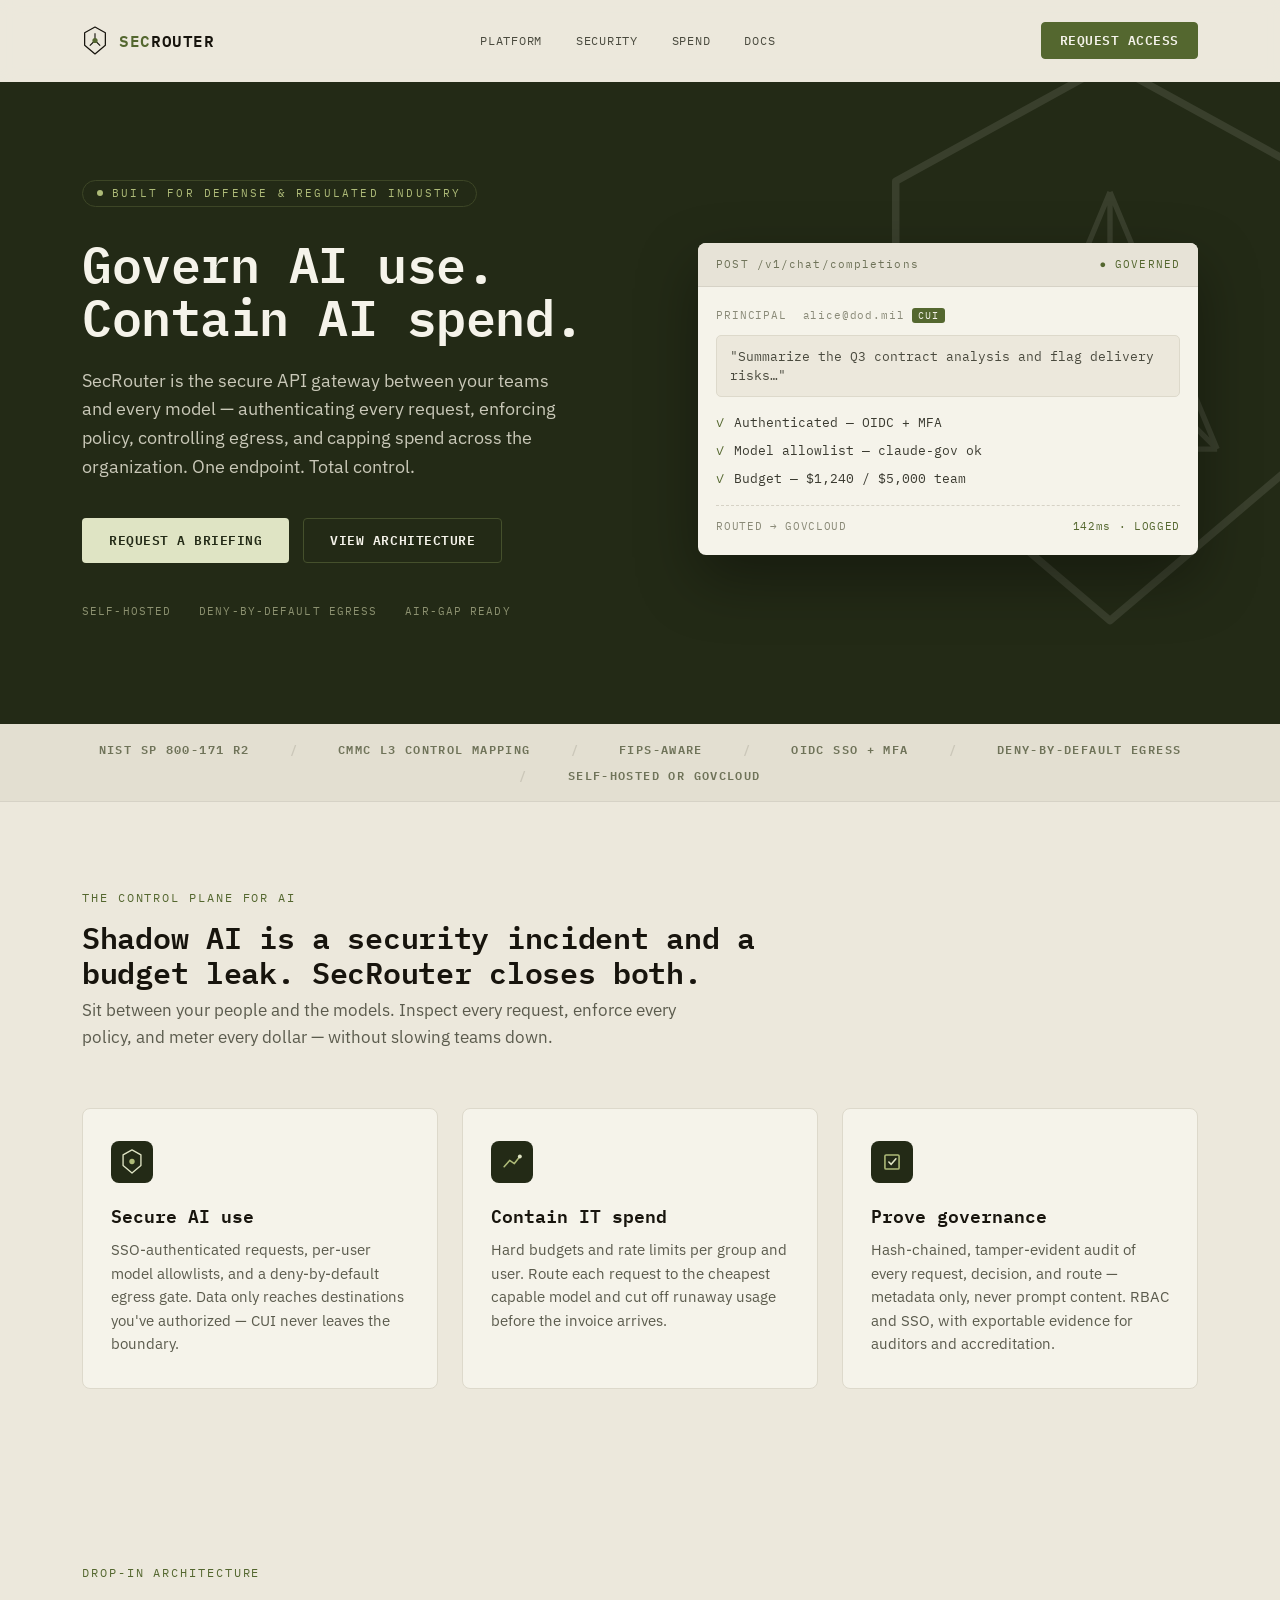
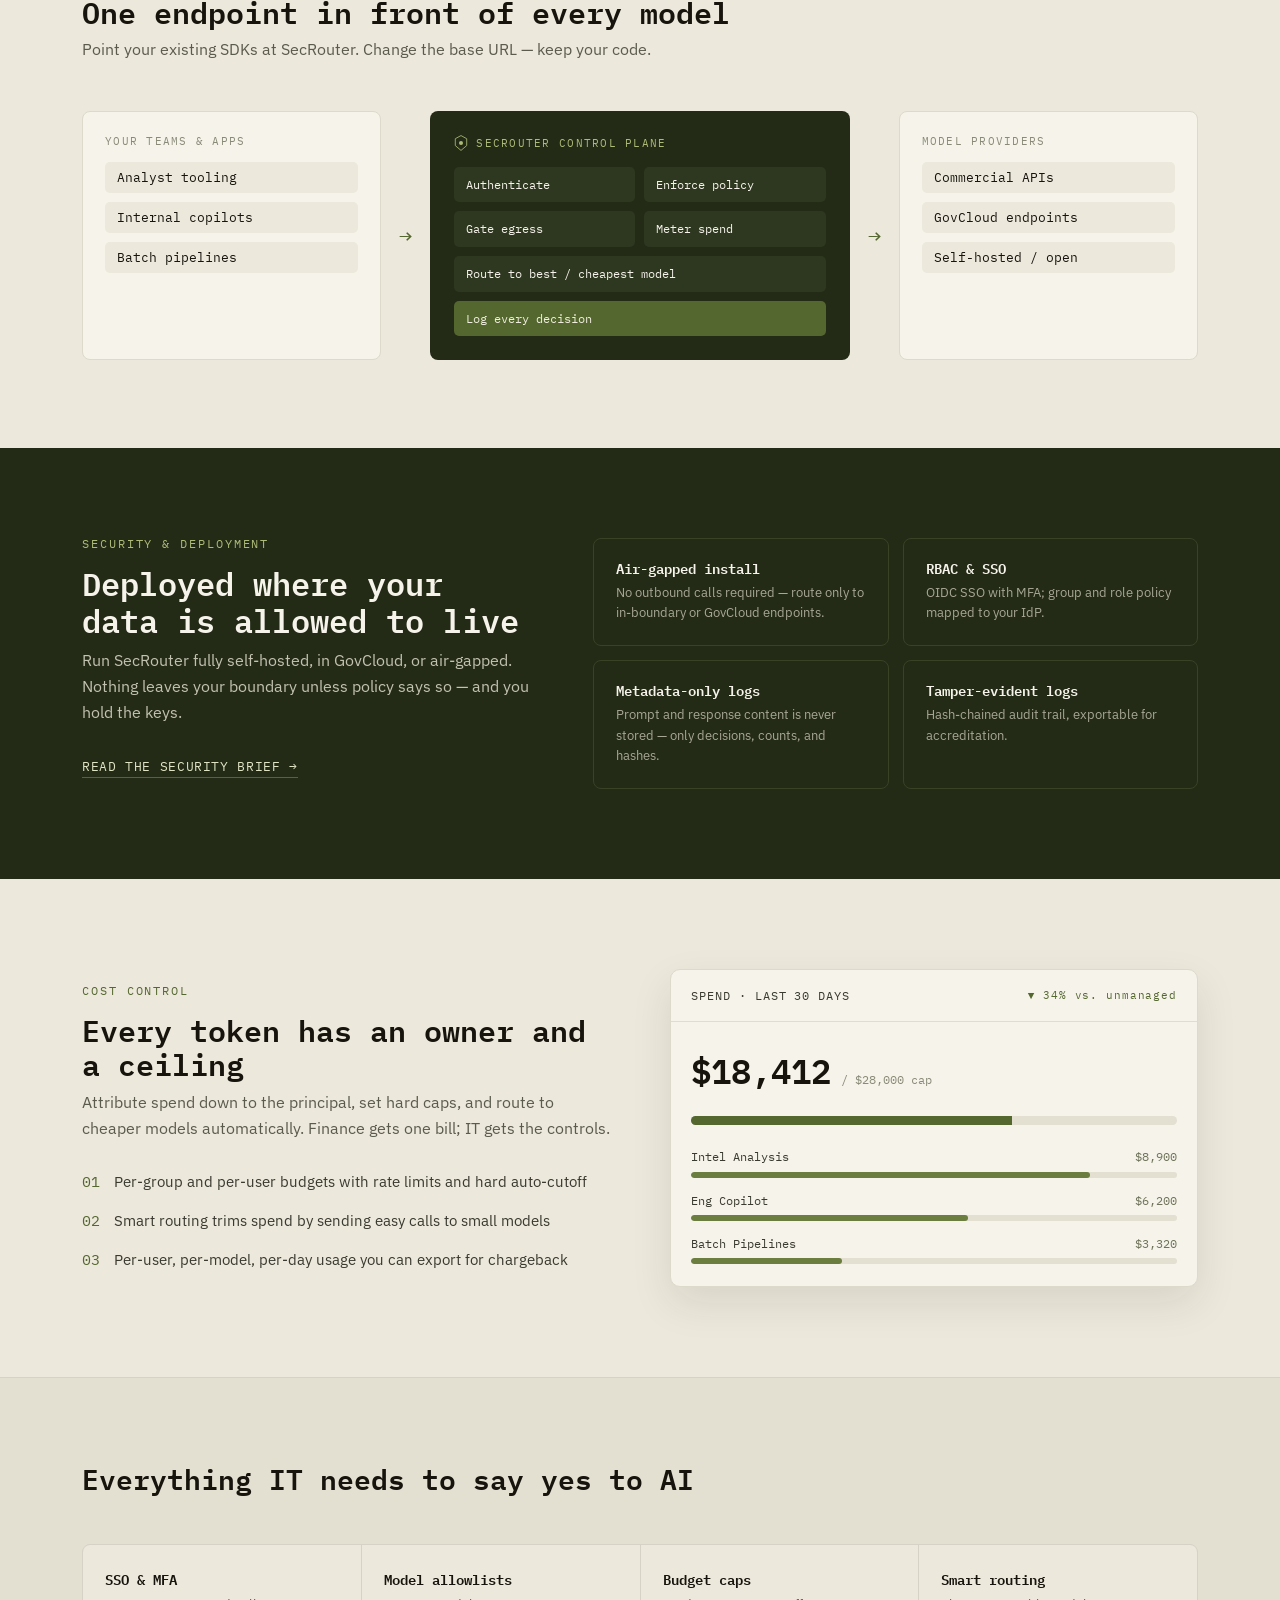
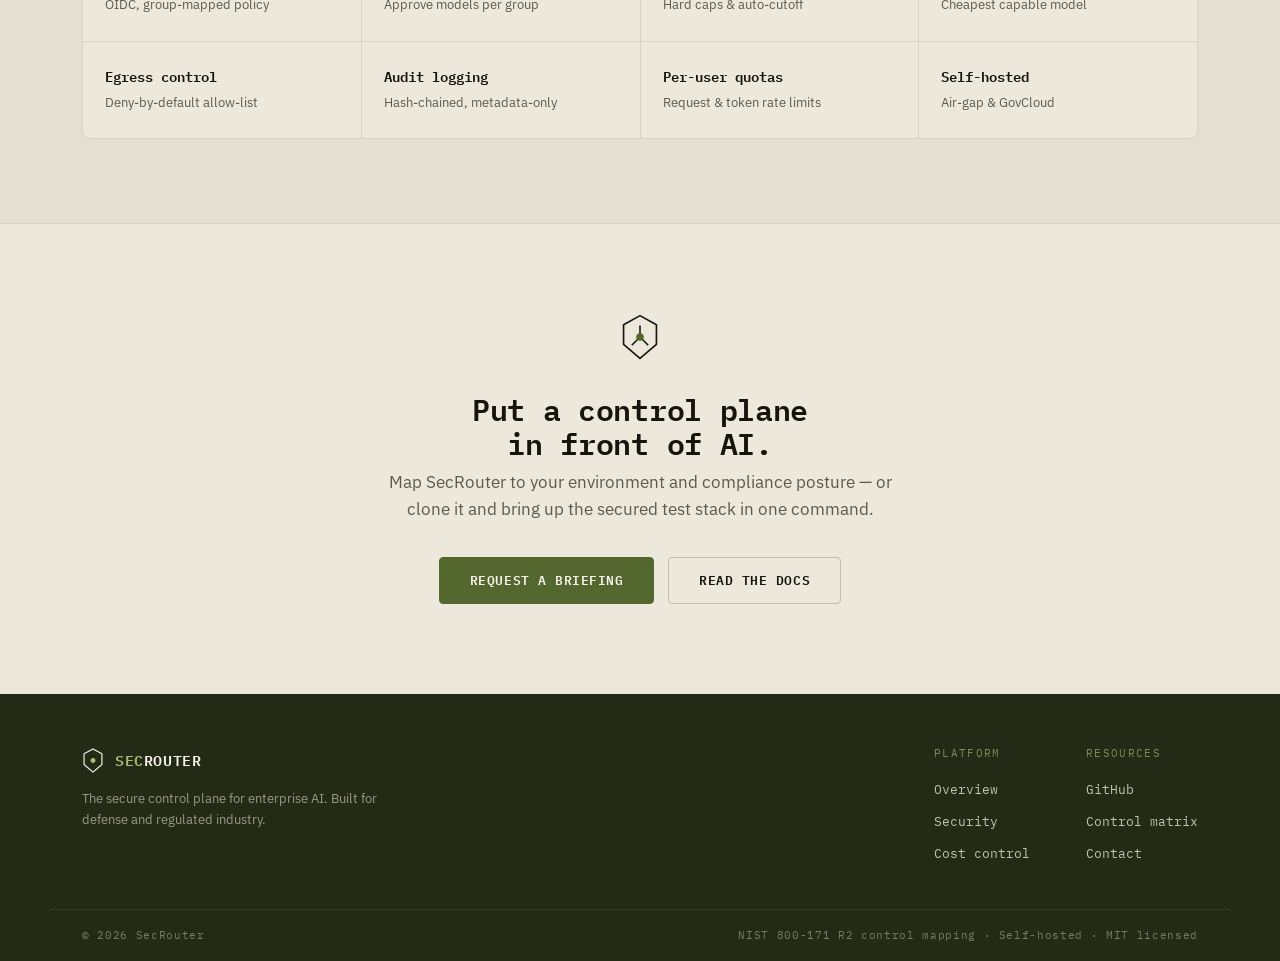
==== index.html @ 04a93fed "Add SecRouter marketing site Static, SEO-optimized landing page built to the designer handoff: hexag" ====
<!doctype html>
<html lang="en">
<head>
  <meta charset="utf-8" />
  <meta name="viewport" content="width=device-width, initial-scale=1" />
  <meta name="theme-color" content="#232a16" />

  <title>SecRouter — Secure AI API Gateway | Govern AI Use &amp; Contain AI Spend</title>
  <meta name="description" content="SecRouter is the secure API gateway between your teams and every AI model — SSO authentication, per-user policy and spend caps, deny-by-default egress, and a hash-chained audit log. The control plane for AI, built for defense and regulated industry. One endpoint. Total control." />
  <meta name="keywords" content="secure AI gateway, AI control plane, AI access control, LLM cost control, AI governance, AI spend management, egress control, data residency, model allowlist, OIDC SSO, self-hosted AI router, GovCloud AI, CMMC AI, enterprise AI security, AI audit log" />
  <link rel="canonical" href="https://secrouter.io/" />
  <meta name="robots" content="index, follow" />

  <meta property="og:type" content="website" />
  <meta property="og:site_name" content="SecRouter" />
  <meta property="og:url" content="https://secrouter.io/" />
  <meta property="og:title" content="SecRouter — Govern AI Use. Contain AI Spend." />
  <meta property="og:description" content="The secure API gateway between your teams and every model: SSO, per-user policy, deny-by-default egress, and hard spend caps. Built for defense and regulated industry." />
  <meta property="og:image" content="https://secrouter.io/og-image.png" />
  <meta property="og:image:width" content="1200" />
  <meta property="og:image:height" content="630" />

  <meta name="twitter:card" content="summary_large_image" />
  <meta name="twitter:title" content="SecRouter — Govern AI Use. Contain AI Spend." />
  <meta name="twitter:description" content="The secure control plane for enterprise AI: SSO, policy enforcement, deny-by-default egress, and hard spend caps in front of every model." />
  <meta name="twitter:image" content="https://secrouter.io/og-image.png" />

  <link rel="icon" href="favicon.svg" type="image/svg+xml" />

  <link rel="preconnect" href="https://fonts.googleapis.com" />
  <link rel="preconnect" href="https://fonts.gstatic.com" crossorigin />
  <link href="https://fonts.googleapis.com/css2?family=IBM+Plex+Mono:wght@400;500;600;700&family=IBM+Plex+Sans:wght@400;500;600;700&display=swap" rel="stylesheet" />
  <link rel="stylesheet" href="styles.css" />

  <script type="application/ld+json">
  {
    "@context": "https://schema.org",
    "@type": "SoftwareApplication",
    "name": "SecRouter",
    "applicationCategory": "SecurityApplication",
    "applicationSubCategory": "AI Gateway / Control Plane",
    "operatingSystem": "Linux, Docker, Self-hosted, GovCloud",
    "description": "The secure control plane for enterprise AI. A drop-in API gateway that authenticates every request, enforces model and budget policy, controls egress by data classification, and logs every decision — built for defense and regulated industry.",
    "url": "https://secrouter.io/",
    "keywords": "secure AI gateway, AI control plane, AI access control, LLM cost control, AI governance"
  }
  </script>
</head>
<body>
  <a class="skip" href="#main">Skip to content</a>

  <!-- NAV -->
  <header class="nav-wrap" id="top">
    <nav class="container nav" aria-label="Primary">
      <a class="brand" href="#top" aria-label="SecRouter home">
        <svg class="mark" width="26" height="29" viewBox="0 0 48 56" fill="none" aria-hidden="true">
          <polygon points="24,2 44,13 44,37 24,54 4,37 4,13" stroke="currentColor" stroke-width="2.4" stroke-linejoin="round"/>
          <path d="M24 28 L24 14 M24 28 L14 38 M24 28 L34 38" stroke="currentColor" stroke-width="2.2"/>
          <circle cx="24" cy="28" r="5" fill="var(--olive)"/>
        </svg>
        <span class="wordmark"><span class="sec">SEC</span>ROUTER</span>
      </a>
      <div class="nav-links">
        <a href="#platform">Platform</a>
        <a href="#security">Security</a>
        <a href="#spend">Spend</a>
        <a href="#docs">Docs</a>
      </div>
      <a class="btn btn-solid nav-access" href="#cta">Request access</a>
      <button class="nav-toggle" aria-label="Toggle menu" aria-expanded="false"><span></span><span></span><span></span></button>
    </nav>
  </header>

  <main id="main">

    <!-- HERO -->
    <section class="hero">
      <div class="hero-deco" aria-hidden="true">
        <svg width="520" height="600" viewBox="0 0 48 56" fill="none">
          <polygon points="24,2 44,13 44,37 24,54 4,37 4,13" stroke="#f5f3ea" stroke-width="0.7" stroke-linejoin="round"/>
          <path d="M24 28 L24 14 M24 28 L14 38 M24 28 L34 38 M24 14 L14 38 M24 14 L34 38 M14 38 L34 38" stroke="#f5f3ea" stroke-width="0.5"/>
        </svg>
      </div>
      <div class="container hero-grid">
        <div class="hero-copy reveal">
          <p class="pill"><span class="dot"></span> Built for defense &amp; regulated industry</p>
          <h1>Govern AI use.<br />Contain AI spend.</h1>
          <p class="lede">SecRouter is the secure API gateway between your teams and every model — authenticating every request, enforcing policy, controlling egress, and capping spend across the organization. One endpoint. Total control.</p>
          <div class="hero-actions">
            <a class="btn btn-hero" href="#cta">Request a briefing</a>
            <a class="btn btn-outline-dark" href="#platform">View architecture</a>
          </div>
          <p class="trust-mini">Self-hosted<span>Deny-by-default egress</span><span>Air-gap ready</span></p>
        </div>

        <!-- inspected-request card -->
        <div class="req-card reveal" aria-hidden="true">
          <div class="req-head">
            <span>POST /v1/chat/completions</span>
            <span class="req-ok">● GOVERNED</span>
          </div>
          <div class="req-body">
            <div class="req-principal">PRINCIPAL&nbsp; alice@dod.mil <em class="tag">CUI</em></div>
            <div class="req-prompt">"Summarize the Q3 contract analysis and flag delivery risks…"</div>
            <div class="req-checks">
              <div><span class="ck">✓</span> Authenticated — OIDC + MFA</div>
              <div><span class="ck">✓</span> Model allowlist — claude-gov ok</div>
              <div><span class="ck">✓</span> Budget — $1,240 / $5,000 team</div>
            </div>
            <div class="req-foot">
              <span>ROUTED → GOVCLOUD</span>
              <span class="req-ok">142ms · LOGGED</span>
            </div>
          </div>
        </div>
      </div>
    </section>

    <!-- TRUST STRIP -->
    <section class="trust">
      <div class="container trust-row">
        <span>NIST SP 800-171 R2</span><i>/</i><span>CMMC L3 control mapping</span><i>/</i><span>FIPS-aware</span><i>/</i>
        <span>OIDC SSO + MFA</span><i>/</i><span>Deny-by-default egress</span><i>/</i><span>Self-hosted or GovCloud</span>
      </div>
    </section>

    <!-- VALUE PILLARS -->
    <section class="band" id="platform">
      <div class="container">
        <p class="eyebrow olive">The control plane for AI</p>
        <h2 class="mono headline">Shadow AI is a security incident and a budget leak. SecRouter closes both.</h2>
        <p class="lede-2">Sit between your people and the models. Inspect every request, enforce every policy, and meter every dollar — without slowing teams down.</p>
        <div class="pillars">
          <article class="card reveal">
            <div class="tile"><svg width="22" height="25" viewBox="0 0 48 56" fill="none" aria-hidden="true"><polygon points="24,2 44,13 44,37 24,54 4,37 4,13" stroke="#dfe4c4" stroke-width="3" stroke-linejoin="round"/><circle cx="24" cy="28" r="6" fill="#aebb78"/></svg></div>
            <h3 class="mono">Secure AI use</h3>
            <p>SSO-authenticated requests, per-user model allowlists, and a deny-by-default egress gate. Data only reaches destinations you've authorized — CUI never leaves the boundary.</p>
          </article>
          <article class="card reveal">
            <div class="tile"><svg width="22" height="22" viewBox="0 0 56 56" fill="none" aria-hidden="true"><path d="M8 40 L22 24 L34 32 L48 14" stroke="#aebb78" stroke-width="4" stroke-linecap="round" stroke-linejoin="round"/><circle cx="48" cy="14" r="5" fill="#dfe4c4"/></svg></div>
            <h3 class="mono">Contain IT spend</h3>
            <p>Hard budgets and rate limits per group and user. Route each request to the cheapest capable model and cut off runaway usage before the invoice arrives.</p>
          </article>
          <article class="card reveal">
            <div class="tile"><svg width="22" height="22" viewBox="0 0 56 56" fill="none" aria-hidden="true"><rect x="10" y="10" width="36" height="36" rx="3" stroke="#aebb78" stroke-width="4"/><path d="M20 28 L26 34 L38 20" stroke="#dfe4c4" stroke-width="4" stroke-linecap="round" stroke-linejoin="round"/></svg></div>
            <h3 class="mono">Prove governance</h3>
            <p>Hash-chained, tamper-evident audit of every request, decision, and route — metadata only, never prompt content. RBAC and SSO, with exportable evidence for auditors and accreditation.</p>
          </article>
        </div>
      </div>
    </section>

    <!-- HOW IT WORKS -->
    <section class="band band-tight">
      <div class="container">
        <p class="eyebrow olive">Drop-in architecture</p>
        <h2 class="mono">One endpoint in front of every model</h2>
        <p class="sub">Point your existing SDKs at SecRouter. Change the base URL — keep your code.</p>
        <div class="arch reveal">
          <div class="arch-col">
            <p class="arch-label">Your teams &amp; apps</p>
            <div class="arch-chip">Analyst tooling</div>
            <div class="arch-chip">Internal copilots</div>
            <div class="arch-chip">Batch pipelines</div>
          </div>
          <div class="arch-arrow" aria-hidden="true">→</div>
          <div class="arch-core">
            <p class="arch-label light"><svg width="14" height="16" viewBox="0 0 48 56" fill="none" aria-hidden="true"><polygon points="24,2 44,13 44,37 24,54 4,37 4,13" stroke="#aebb78" stroke-width="3" stroke-linejoin="round"/><circle cx="24" cy="28" r="7" fill="#aebb78"/></svg> SecRouter control plane</p>
            <div class="arch-steps">
              <span>Authenticate</span><span>Enforce policy</span>
              <span>Gate egress</span><span>Meter spend</span>
              <span class="span2">Route to best / cheapest model</span>
              <span class="span2 hot">Log every decision</span>
            </div>
          </div>
          <div class="arch-arrow" aria-hidden="true">→</div>
          <div class="arch-col">
            <p class="arch-label">Model providers</p>
            <div class="arch-chip">Commercial APIs</div>
            <div class="arch-chip">GovCloud endpoints</div>
            <div class="arch-chip">Self-hosted / open</div>
          </div>
        </div>
      </div>
    </section>

    <!-- SECURITY BAND -->
    <section class="band dark" id="security">
      <div class="container sec-grid">
        <div class="reveal">
          <p class="eyebrow light">Security &amp; deployment</p>
          <h2 class="mono">Deployed where your data is allowed to live</h2>
          <p class="on-dark-muted">Run SecRouter fully self-hosted, in GovCloud, or air-gapped. Nothing leaves your boundary unless policy says so — and you hold the keys.</p>
          <a class="brief-link" href="https://github.com/spaceProbe/secrouter/blob/main/docs/compliance/cmmc-control-matrix.md">Read the security brief →</a>
        </div>
        <div class="sec-cards reveal">
          <div class="sec-card"><h4>Air-gapped install</h4><p>No outbound calls required — route only to in-boundary or GovCloud endpoints.</p></div>
          <div class="sec-card"><h4>RBAC &amp; SSO</h4><p>OIDC SSO with MFA; group and role policy mapped to your IdP.</p></div>
          <div class="sec-card"><h4>Metadata-only logs</h4><p>Prompt and response content is never stored — only decisions, counts, and hashes.</p></div>
          <div class="sec-card"><h4>Tamper-evident logs</h4><p>Hash-chained audit trail, exportable for accreditation.</p></div>
        </div>
      </div>
    </section>

    <!-- SPEND -->
    <section class="band" id="spend">
      <div class="container spend-grid">
        <div class="reveal">
          <p class="eyebrow olive">Cost control</p>
          <h2 class="mono">Every token has an owner and a ceiling</h2>
          <p class="muted-p">Attribute spend down to the principal, set hard caps, and route to cheaper models automatically. Finance gets one bill; IT gets the controls.</p>
          <ol class="num-list">
            <li><span class="n">01</span> Per-group and per-user budgets with rate limits and hard auto-cutoff</li>
            <li><span class="n">02</span> Smart routing trims spend by sending easy calls to small models</li>
            <li><span class="n">03</span> Per-user, per-model, per-day usage you can export for chargeback</li>
          </ol>
        </div>
        <div class="dash reveal" aria-hidden="true">
          <div class="dash-head"><span class="mono">SPEND · LAST 30 DAYS</span><span class="mono olive-t">▼ 34% vs. unmanaged</span></div>
          <div class="dash-body">
            <div class="dash-fig"><span class="mono big" data-count="18420" data-prefix="$">$18,420</span><span class="mono cap">/ $28,000 cap</span></div>
            <div class="dash-bar"><i style="width:66%"></i></div>
            <div class="dash-rows">
              <div class="dash-row"><div><span class="mono">Intel Analysis</span><span class="mono v">$8,900</span></div><div class="mini"><i style="width:82%"></i></div></div>
              <div class="dash-row"><div><span class="mono">Eng Copilot</span><span class="mono v">$6,200</span></div><div class="mini"><i style="width:57%"></i></div></div>
              <div class="dash-row"><div><span class="mono">Batch Pipelines</span><span class="mono v">$3,320</span></div><div class="mini"><i style="width:31%"></i></div></div>
            </div>
          </div>
        </div>
      </div>
    </section>

    <!-- FEATURES -->
    <section class="features" id="docs">
      <div class="container">
        <h2 class="mono">Everything IT needs to say yes to AI</h2>
        <div class="feat-grid reveal">
          <div class="feat"><h4>SSO &amp; MFA</h4><p>OIDC, group-mapped policy</p></div>
          <div class="feat"><h4>Model allowlists</h4><p>Approve models per group</p></div>
          <div class="feat"><h4>Budget caps</h4><p>Hard caps &amp; auto-cutoff</p></div>
          <div class="feat"><h4>Smart routing</h4><p>Cheapest capable model</p></div>
          <div class="feat"><h4>Egress control</h4><p>Deny-by-default allow-list</p></div>
          <div class="feat"><h4>Audit logging</h4><p>Hash-chained, metadata-only</p></div>
          <div class="feat"><h4>Per-user quotas</h4><p>Request &amp; token rate limits</p></div>
          <div class="feat"><h4>Self-hosted</h4><p>Air-gap &amp; GovCloud</p></div>
        </div>
      </div>
    </section>

    <!-- CTA -->
    <section class="band cta" id="cta">
      <div class="container center reveal">
        <svg class="cta-mark" width="40" height="46" viewBox="0 0 48 56" fill="none" aria-hidden="true">
          <polygon points="24,2 44,13 44,37 24,54 4,37 4,13" stroke="currentColor" stroke-width="2" stroke-linejoin="round"/>
          <path d="M24 28 L24 14 M24 28 L14 38 M24 28 L34 38" stroke="currentColor" stroke-width="1.9"/>
          <circle cx="24" cy="28" r="4.6" fill="var(--olive)"/>
        </svg>
        <h2 class="mono cta-h">Put a control plane<br />in front of AI.</h2>
        <p class="cta-p">Map SecRouter to your environment and compliance posture — or clone it and bring up the secured test stack in one command.</p>
        <div class="cta-actions">
          <a class="btn btn-solid btn-lg" href="mailto:hello@secrouter.io?subject=SecRouter%20briefing">Request a briefing</a>
          <a class="btn btn-outline btn-lg" href="https://github.com/spaceProbe/secrouter">Read the docs</a>
        </div>
      </div>
    </section>
  </main>

  <!-- FOOTER -->
  <footer class="site-footer">
    <div class="container footer-top">
      <div class="footer-brand">
        <a class="brand" href="#top">
          <svg class="mark" width="22" height="25" viewBox="0 0 48 56" fill="none" aria-hidden="true">
            <polygon points="24,2 44,13 44,37 24,54 4,37 4,13" stroke="#f5f3ea" stroke-width="2.6" stroke-linejoin="round"/>
            <circle cx="24" cy="28" r="5.5" fill="#aebb78"/>
          </svg>
          <span class="wordmark light"><span class="sec-l">SEC</span>ROUTER</span>
        </a>
        <p>The secure control plane for enterprise AI. Built for defense and regulated industry.</p>
      </div>
      <nav class="footer-cols" aria-label="Footer">
        <div><h5>Platform</h5><a href="#platform">Overview</a><a href="#security">Security</a><a href="#spend">Cost control</a></div>
        <div><h5>Resources</h5><a href="https://github.com/spaceProbe/secrouter">GitHub</a><a href="https://github.com/spaceProbe/secrouter/blob/main/docs/compliance/cmmc-control-matrix.md">Control matrix</a><a href="mailto:hello@secrouter.io">Contact</a></div>
      </nav>
    </div>
    <div class="container footer-base">
      <span>© <span id="year">2026</span> SecRouter</span>
      <span>NIST 800-171 R2 control mapping · Self-hosted · MIT licensed</span>
    </div>
  </footer>

  <script src="script.js" defer></script>
</body>
</html>
---- styles.css ----
/* SecRouter site — per designer handoff. Warm sand + dark olive bands; IBM Plex. */
:root {
  --ink:#17140d; --muted:#5b5b4d; --muted2:#6f7359; --muted3:#8a8a78;
  --olive:#54672f; --olive-deep:#445226; --olive-dark:#232a16; --olive-panel:#2e3720;
  --olive-light:#aebb78; --olive-pale:#dfe4c4; --olive-pale2:#cdd6a6; --olive-mid:#6b7d3f;
  --bg:#ece8dc; --bg-alt:#e3dfd1; --card:#f5f3ea; --chip:#ece8dc;
  --border:#ddd9cb; --border-2:#d6d2c6; --border-3:#e0ddd0; --border-dark:#3a4226;
  --on-dark:#f5f3ea; --on-dark-mut:#c2c2b1; --on-dark-mut2:#a7a795; --on-dark-mut3:#9a9a88;
  --mono:'IBM Plex Mono', ui-monospace, SFMono-Regular, Menlo, Consolas, monospace;
  --sans:'IBM Plex Sans', system-ui, -apple-system, 'Segoe UI', Roboto, sans-serif;
  --maxw:1180px;
}
* { box-sizing:border-box; }
html { scroll-behavior:smooth; }
body { margin:0; background:var(--bg); color:var(--ink); font:16px/1.6 var(--sans); -webkit-font-smoothing:antialiased; }
::selection { background:var(--olive); color:var(--on-dark); }
a { color:inherit; text-decoration:none; }
h1,h2,h3,h4,h5 { margin:0 0 .5em; }
.mono { font-family:var(--mono); }
.container { width:100%; max-width:var(--maxw); margin:0 auto; padding:0 32px; }
.center { text-align:center; }
.skip { position:absolute; left:-9999px; }
.skip:focus { left:16px; top:12px; background:var(--olive); color:var(--on-dark); padding:8px 12px; border-radius:4px; z-index:100; }

/* buttons */
.btn { display:inline-flex; align-items:center; justify-content:center; font:600 13px/1 var(--mono);
  text-transform:uppercase; letter-spacing:.04em; padding:13px 22px; border-radius:4px; border:1px solid transparent; cursor:pointer; transition:.16s ease; white-space:nowrap; }
.btn-lg { padding:16px 30px; }
.btn-solid { background:var(--olive); color:var(--on-dark); border-color:var(--olive); }
.btn-solid:hover { background:var(--olive-deep); border-color:var(--olive-deep); }
.btn-hero { background:var(--olive-pale); color:var(--olive-dark); padding:15px 26px; }
.btn-hero:hover { background:#fff; }
.btn-outline-dark { background:transparent; color:var(--on-dark); border-color:#45502c; padding:15px 26px; }
.btn-outline-dark:hover { border-color:#7d8a55; }
.btn-outline { background:transparent; color:var(--ink); border-color:#c2bdaf; }
.btn-outline:hover { border-color:var(--olive); }

/* nav */
.nav-wrap { position:sticky; top:0; z-index:50; background:rgba(236,232,220,.86); backdrop-filter:blur(8px); border-bottom:1px solid transparent; transition:border-color .2s; }
.nav-wrap.scrolled { border-bottom-color:var(--border-2); }
.nav { display:flex; align-items:center; justify-content:space-between; padding:22px 32px; }
.brand { display:flex; align-items:center; gap:11px; color:var(--ink); }
.brand .mark { color:var(--ink); flex:none; }
.wordmark { font:600 16px/1 var(--mono); letter-spacing:.04em; }
.wordmark .sec { color:var(--olive); }
.wordmark.light { color:var(--on-dark); font-size:15px; }
.wordmark.light .sec-l { color:var(--olive-light); }
.nav-links { display:flex; gap:34px; font:12px/1 var(--mono); letter-spacing:.06em; text-transform:uppercase; color:#4a4a3e; }
.nav-links a:hover { color:var(--ink); }
.nav-access { padding:11px 18px; }
.nav-toggle { display:none; background:none; border:0; cursor:pointer; padding:8px; margin-left:auto; }
.nav-toggle span { display:block; width:22px; height:2px; background:var(--ink); margin:4px 0; }

/* hero */
.hero { background:var(--olive-dark); color:var(--on-dark); position:relative; overflow:hidden; }
.hero-deco { position:absolute; right:-90px; top:-40px; opacity:.10; pointer-events:none; }
.hero-grid { display:grid; grid-template-columns:1.05fr .95fr; gap:64px; align-items:center; padding:96px 32px 104px; position:relative; }
.pill { display:inline-flex; align-items:center; gap:9px; font:11px/1 var(--mono); letter-spacing:.20em; text-transform:uppercase; color:var(--olive-light); border:1px solid #3d4626; border-radius:100px; padding:7px 14px; margin:0 0 30px; }
.pill .dot { width:6px; height:6px; border-radius:50%; background:var(--olive-light); }
.hero h1 { font:600 clamp(34px,5.2vw,50px)/1.06 var(--mono); letter-spacing:-.01em; margin:0 0 24px; }
.lede { font-size:18px; line-height:1.6; color:#c9c8b8; max-width:480px; margin:0 0 36px; }
.hero-actions { display:flex; gap:14px; flex-wrap:wrap; }
.trust-mini { display:flex; gap:28px; flex-wrap:wrap; margin:40px 0 0; font:11px/1.6 var(--mono); letter-spacing:.10em; text-transform:uppercase; color:#8c9170; }

/* inspected-request card */
.req-card { background:var(--card); color:var(--ink); border-radius:8px; box-shadow:0 24px 60px rgba(0,0,0,.35); overflow:hidden; font-family:var(--mono); }
.req-head { background:#e7e3d7; padding:13px 18px; display:flex; align-items:center; justify-content:space-between; border-bottom:1px solid var(--border-2); }
.req-head span { font-size:11px; letter-spacing:.10em; color:var(--muted2); }
.req-ok { color:var(--olive)!important; font-size:10px; }
.req-body { padding:20px 18px; display:flex; flex-direction:column; gap:11px; font-size:12.5px; }
.req-principal { color:var(--muted3); font-size:10.5px; letter-spacing:.08em; }
.req-prompt { background:var(--chip); border:1px solid var(--border); border-radius:5px; padding:11px 13px; line-height:1.5; color:#4a4a3e; }
.tag { background:var(--olive); color:var(--on-dark); padding:1px 6px; border-radius:3px; font-style:normal; font-size:9.5px; letter-spacing:.08em; }
.req-checks { display:flex; flex-direction:column; gap:8px; margin-top:4px; }
.req-checks div { display:flex; align-items:center; gap:10px; color:#3a3a30; }
.ck { color:var(--olive); }
.req-foot { border-top:1px dashed var(--border-2); margin-top:6px; padding-top:12px; display:flex; justify-content:space-between; }
.req-foot span { font-size:11px; letter-spacing:.06em; color:var(--muted3); }

/* trust strip */
.trust { background:var(--bg-alt); border-bottom:1px solid var(--border-2); }
.trust-row { display:flex; flex-wrap:wrap; gap:14px 40px; align-items:center; justify-content:center; padding:20px 32px;
  font:600 11.5px/1 var(--mono); letter-spacing:.12em; text-transform:uppercase; color:var(--muted2); }
.trust-row i { color:#cbc7b9; font-style:normal; }

/* generic band + headings */
.band { padding:90px 0; }
.band-tight { padding:88px 0; }
.eyebrow { font:12px/1 var(--mono); letter-spacing:.16em; text-transform:uppercase; margin:0 0 16px; }
.eyebrow.olive { color:var(--olive); } .eyebrow.light { color:var(--olive-light); }
.headline { font:600 clamp(26px,3.6vw,34px)/1.15 var(--mono); letter-spacing:-.01em; max-width:680px; margin:0 0 16px; }
.band h2.mono { font:600 clamp(24px,3.2vw,30px)/1.15 var(--mono); margin:0 0 8px; }
.lede-2 { font-size:17px; color:var(--muted); max-width:620px; line-height:1.6; margin:0 0 56px; }
.sub { font-size:16px; color:var(--muted); margin:0 0 48px; }

/* pillars */
.pillars { display:grid; grid-template-columns:repeat(3,1fr); gap:24px; }
.card { background:var(--card); border:1px solid var(--border); border-radius:8px; padding:32px 28px; }
.tile { width:42px; height:42px; border-radius:8px; background:var(--olive-dark); display:flex; align-items:center; justify-content:center; margin-bottom:22px; }
.card h3 { font:600 18px/1.2 var(--mono); margin:0 0 12px; }
.card p { font-size:14.5px; color:var(--muted); line-height:1.62; margin:0; }

/* architecture */
.arch { display:grid; grid-template-columns:1fr auto 1.4fr auto 1fr; gap:18px; align-items:stretch; }
.arch-col, .arch-core { border-radius:8px; padding:24px 22px; }
.arch-col { background:var(--card); border:1px solid var(--border); }
.arch-core { background:var(--olive-dark); color:var(--on-dark); padding:24px; }
.arch-label { font:10.5px/1 var(--mono); letter-spacing:.12em; text-transform:uppercase; color:var(--muted3); margin:0 0 16px; display:flex; align-items:center; gap:8px; }
.arch-label.light { color:var(--olive-light); }
.arch-chip { font:13px/1 var(--mono); padding:9px 12px; background:var(--chip); border-radius:5px; margin-top:9px; }
.arch-col .arch-chip:first-of-type { margin-top:0; }
.arch-arrow { display:flex; align-items:center; justify-content:center; color:var(--olive); font:22px var(--mono); }
.arch-steps { display:grid; grid-template-columns:1fr 1fr; gap:9px; }
.arch-steps span { font:12px/1.3 var(--mono); padding:10px 12px; background:var(--olive-panel); border-radius:5px; }
.arch-steps .span2 { grid-column:span 2; }
.arch-steps .hot { background:var(--olive); color:#f0eede; }

/* dark band (security) */
.band.dark { background:var(--olive-dark); color:var(--on-dark); }
.band.dark h2.mono { font-size:clamp(24px,3.2vw,32px); }
.sec-grid { display:grid; grid-template-columns:.85fr 1.15fr; gap:64px; }
.on-dark-muted { color:var(--on-dark-mut); font-size:16px; line-height:1.62; margin:0 0 28px; }
.brief-link { font:12.5px/1 var(--mono); letter-spacing:.05em; text-transform:uppercase; color:var(--olive-pale); border-bottom:1px solid var(--olive); padding-bottom:3px; }
.sec-cards { display:grid; grid-template-columns:1fr 1fr; gap:14px; align-self:center; }
.sec-card { border:1px solid var(--border-dark); border-radius:8px; padding:22px; }
.sec-card h4 { font:600 14px/1 var(--mono); margin:0 0 8px; }
.sec-card p { font-size:13px; color:var(--on-dark-mut2); line-height:1.55; margin:0; }

/* spend */
.spend-grid { display:grid; grid-template-columns:1fr 1fr; gap:60px; align-items:center; }
.muted-p { font-size:16px; color:var(--muted); line-height:1.62; margin:0 0 28px; }
.num-list { list-style:none; padding:0; margin:0; display:flex; flex-direction:column; gap:16px; }
.num-list li { display:flex; gap:14px; align-items:flex-start; font-size:14.5px; color:#3a3a30; }
.num-list .n { font-family:var(--mono); color:var(--olive); flex:none; }
.dash { background:var(--card); border:1px solid var(--border); border-radius:10px; box-shadow:0 16px 40px rgba(40,40,20,.10); overflow:hidden; }
.dash-head { padding:16px 20px; border-bottom:1px solid var(--border-3); display:flex; align-items:center; justify-content:space-between; }
.dash-head .mono { font-size:12px; letter-spacing:.08em; color:#3a3a30; }
.olive-t { color:var(--olive)!important; font-size:11px!important; }
.dash-body { padding:22px 20px; display:flex; flex-direction:column; gap:18px; }
.dash-fig { display:flex; align-items:baseline; gap:10px; }
.dash-fig .big { font-size:34px; font-weight:600; }
.dash-fig .cap { font-size:12px; color:var(--muted3); }
.dash-bar { height:9px; background:var(--bg-alt); border-radius:6px; overflow:hidden; }
.dash-bar i { display:block; height:100%; background:var(--olive); }
.dash-rows { display:flex; flex-direction:column; gap:13px; margin-top:4px; }
.dash-row > div:first-child { display:flex; justify-content:space-between; margin-bottom:5px; }
.dash-row .mono { font-size:12px; color:#3a3a30; }
.dash-row .v { color:var(--muted2); }
.mini { height:6px; background:var(--bg-alt); border-radius:4px; overflow:hidden; }
.mini i { display:block; height:100%; background:var(--olive-mid); border-radius:4px; }

/* features grid */
.features { background:var(--bg-alt); border-top:1px solid var(--border-2); border-bottom:1px solid var(--border-2); padding:84px 0; }
.features h2.mono { font:600 clamp(22px,3vw,28px)/1.2 var(--mono); margin:0 0 48px; }
.feat-grid { display:grid; grid-template-columns:repeat(4,1fr); gap:1px; background:var(--border-2); border:1px solid var(--border-2); border-radius:8px; overflow:hidden; }
.feat { background:var(--chip); padding:26px 22px; }
.feat h4 { font:600 14px/1.2 var(--mono); margin:0 0 8px; }
.feat p { font-size:13px; color:var(--muted); line-height:1.5; margin:0; }

/* cta */
.cta-mark { color:var(--ink); margin-bottom:24px; }
.cta-h { font:600 clamp(28px,4vw,38px)/1.1 var(--mono); letter-spacing:-.01em; margin:0 0 18px; }
.cta-p { font-size:17px; color:var(--muted); max-width:520px; margin:0 auto 34px; line-height:1.6; }
.cta-actions { display:flex; gap:14px; justify-content:center; flex-wrap:wrap; }

/* footer */
.site-footer { background:var(--olive-dark); color:var(--on-dark-mut); }
.footer-top { display:flex; flex-wrap:wrap; gap:40px; justify-content:space-between; padding:54px 32px 40px; }
.footer-brand { max-width:300px; }
.footer-brand .brand { margin-bottom:16px; }
.footer-brand .brand .mark { color:var(--on-dark); }
.footer-brand p { font-size:13px; line-height:1.6; color:var(--on-dark-mut3); margin:0; }
.footer-cols { display:flex; gap:56px; font-family:var(--mono); font-size:12.5px; }
.footer-cols h5 { color:#7d8a55; font:11px/1 var(--mono); letter-spacing:.12em; text-transform:uppercase; margin:0 0 14px; }
.footer-cols a { display:block; color:var(--on-dark-mut); padding:6px 0; }
.footer-cols a:hover { color:#fff; }
.footer-base { border-top:1px solid #333c22; padding:20px 32px; display:flex; justify-content:space-between; flex-wrap:wrap; gap:10px; font:11px/1 var(--mono); letter-spacing:.06em; color:#7a7a68; }

/* reveal */
.reveal { opacity:0; transform:translateY(16px); transition:opacity .6s ease, transform .6s ease; }
.reveal.is-visible { opacity:1; transform:none; }

/* responsive */
@media (max-width:960px) {
  .nav-links, .nav-access { display:none; }
  .nav-toggle { display:block; }
  .nav-wrap.open .nav { flex-wrap:wrap; }
  .nav-wrap.open .nav-links { display:flex; flex-direction:column; width:100%; gap:0; order:3; margin-top:6px; }
  .nav-wrap.open .nav-links a { padding:13px 2px; border-top:1px solid var(--border-2); }
  .nav-wrap.open .nav-access { display:inline-flex; width:100%; order:4; margin-top:12px; }
  .hero-grid, .sec-grid, .spend-grid { grid-template-columns:1fr; gap:40px; }
  .hero-grid { padding:72px 32px 80px; }
  .pillars { grid-template-columns:1fr; }
  .arch { grid-template-columns:1fr; }
  .arch-arrow { transform:rotate(90deg); height:auto; padding:2px 0; }
  .feat-grid { grid-template-columns:repeat(2,1fr); }
}
@media (max-width:640px) {
  .container { padding:0 20px; }
  .nav { padding:18px 20px; }
  .band, .band-tight { padding:64px 0; }
  .hero-grid { padding:56px 20px 64px; }
  .sec-cards { grid-template-columns:1fr; }
  .feat-grid { grid-template-columns:1fr; }
  .trust-mini { gap:8px 22px; }
}
@media (prefers-reduced-motion: reduce) {
  html { scroll-behavior:auto; }
  .reveal { opacity:1; transform:none; transition:none; }
}
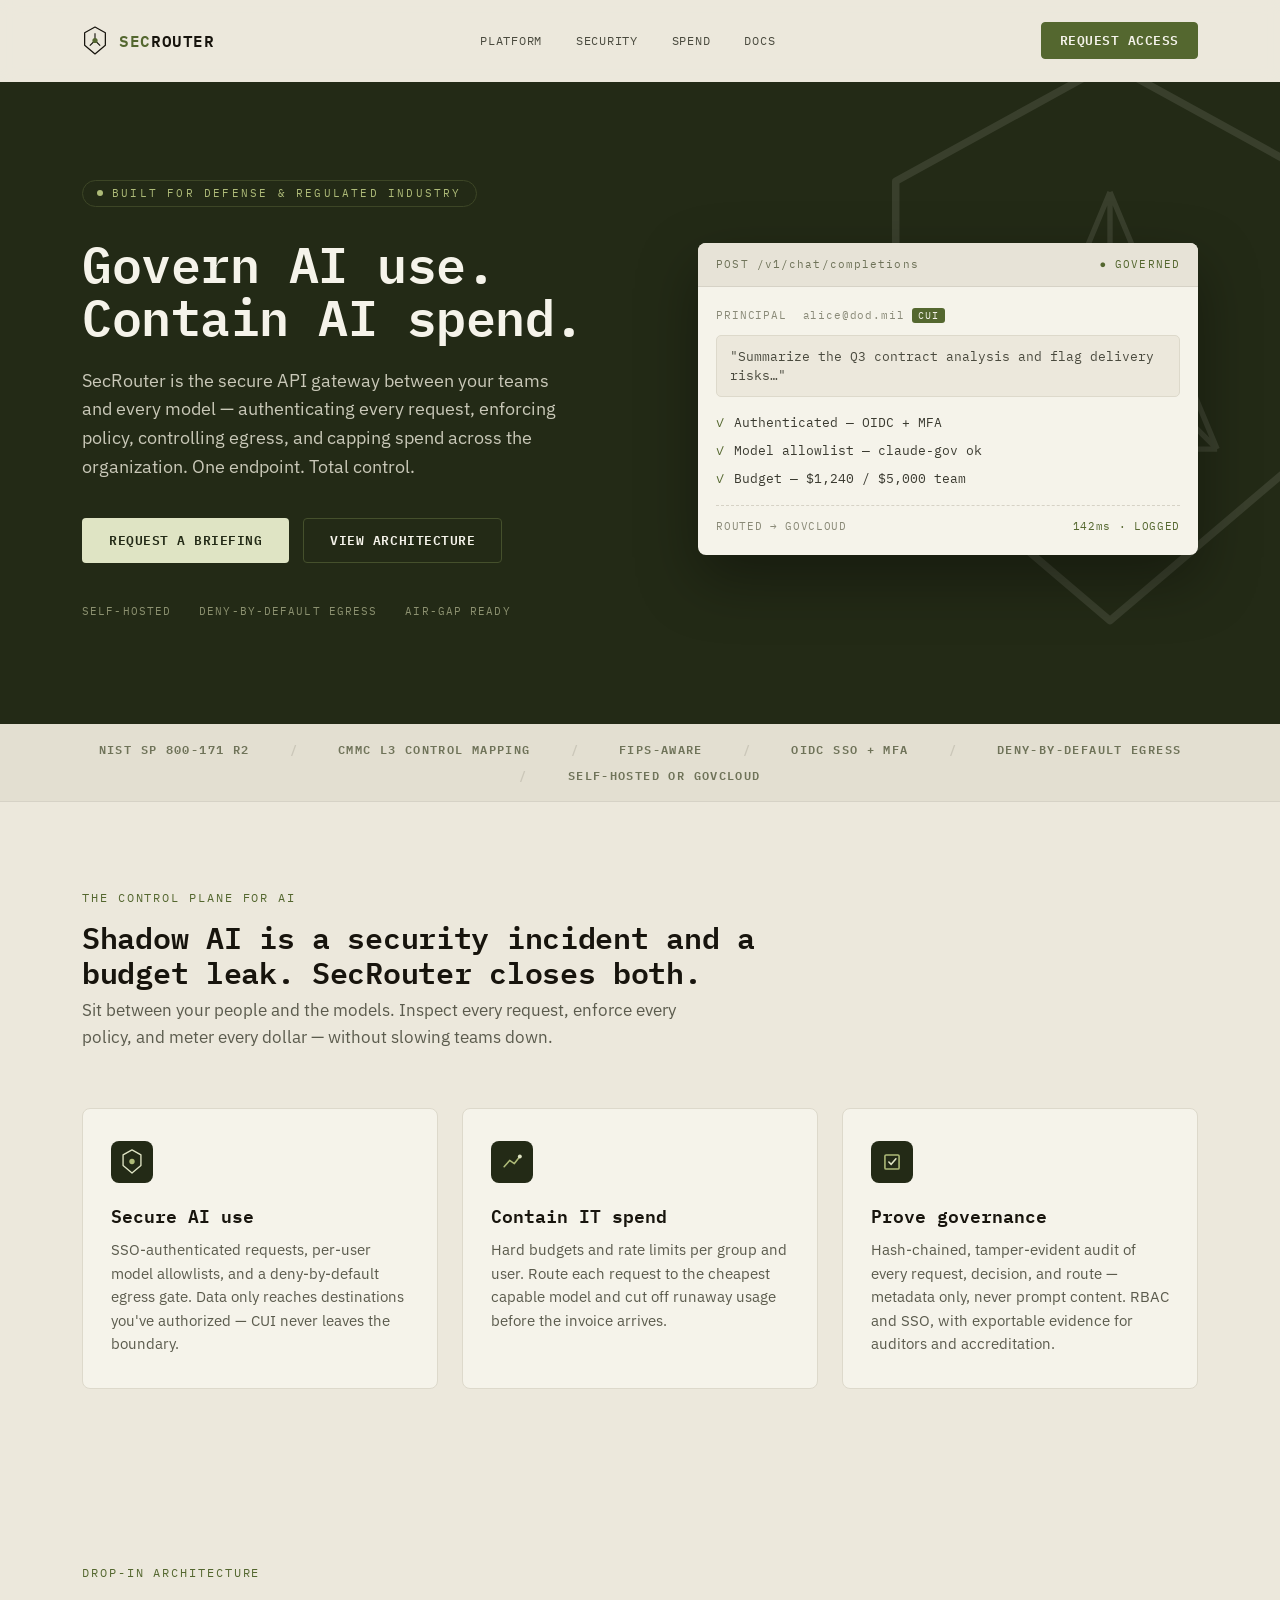
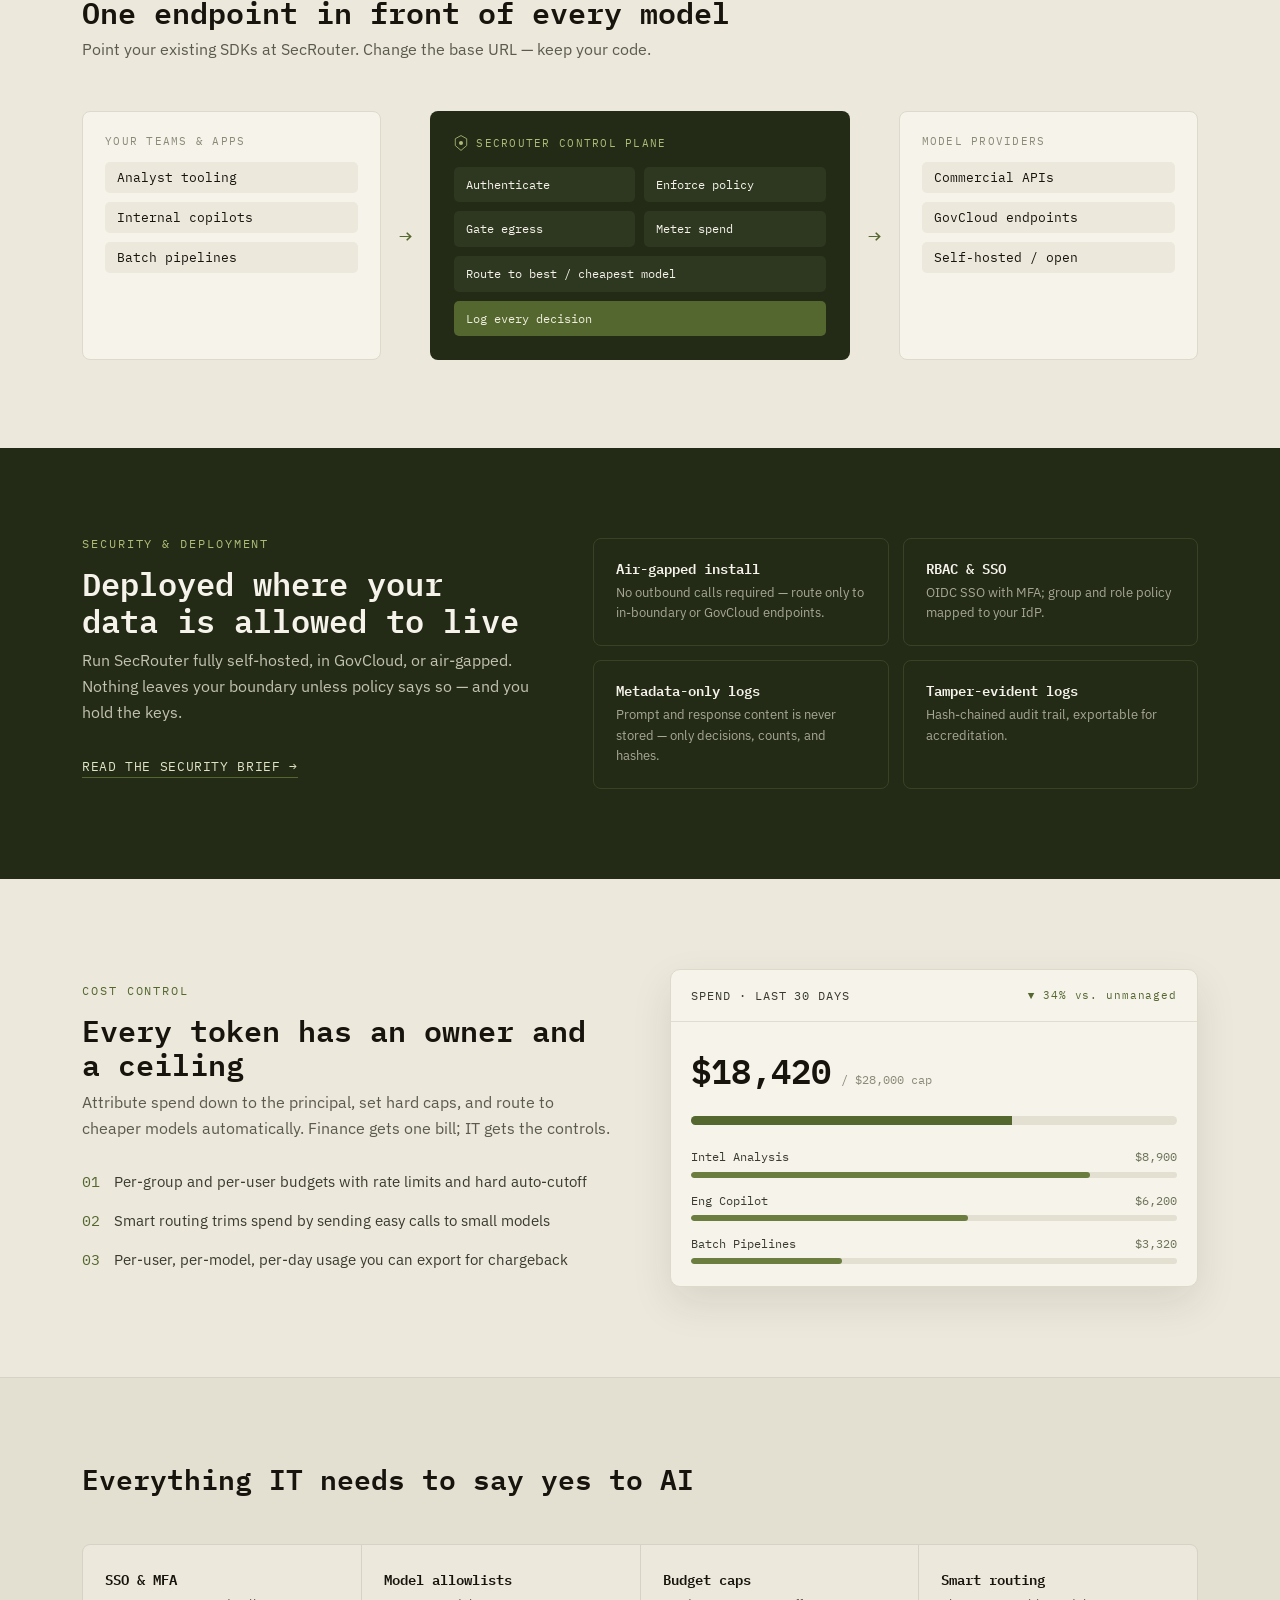
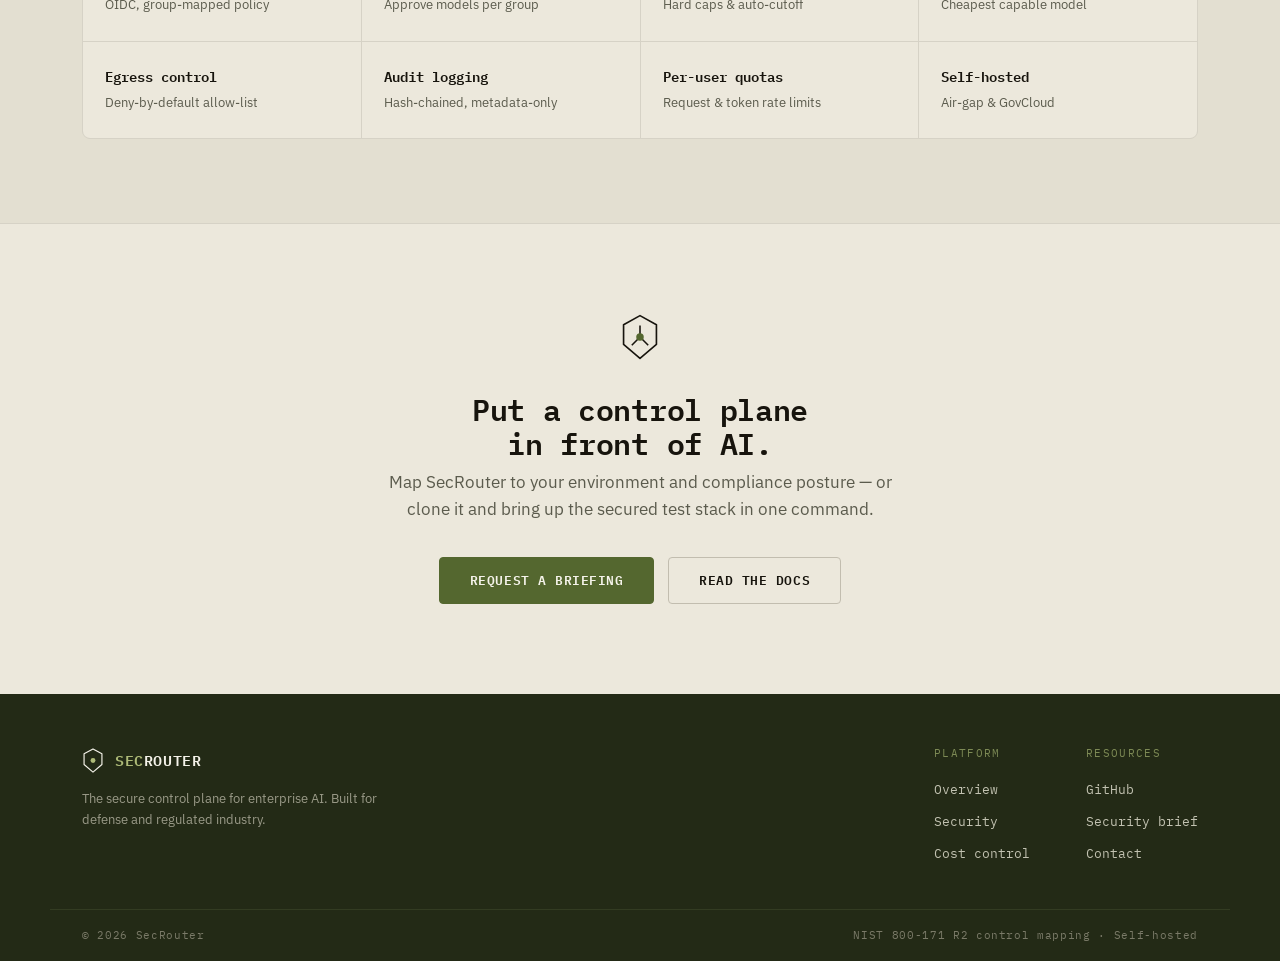
==== commit e95f09f8: "feat(site): add security brief page; drop license references - New self-contained security.html: con" ====
--- a/index.html
+++ b/index.html
@@ -191,7 +191,7 @@
           <p class="eyebrow light">Security &amp; deployment</p>
           <h2 class="mono">Deployed where your data is allowed to live</h2>
           <p class="on-dark-muted">Run SecRouter fully self-hosted, in GovCloud, or air-gapped. Nothing leaves your boundary unless policy says so — and you hold the keys.</p>
-          <a class="brief-link" href="https://github.com/spaceProbe/secrouter/blob/main/docs/compliance/cmmc-control-matrix.md">Read the security brief →</a>
+          <a class="brief-link" href="security.html">Read the security brief →</a>
         </div>
         <div class="sec-cards reveal">
           <div class="sec-card"><h4>Air-gapped install</h4><p>No outbound calls required — route only to in-boundary or GovCloud endpoints.</p></div>
@@ -280,12 +280,12 @@
       </div>
       <nav class="footer-cols" aria-label="Footer">
         <div><h5>Platform</h5><a href="#platform">Overview</a><a href="#security">Security</a><a href="#spend">Cost control</a></div>
-        <div><h5>Resources</h5><a href="https://github.com/spaceProbe/secrouter">GitHub</a><a href="https://github.com/spaceProbe/secrouter/blob/main/docs/compliance/cmmc-control-matrix.md">Control matrix</a><a href="mailto:hello@secrouter.io">Contact</a></div>
+        <div><h5>Resources</h5><a href="https://github.com/spaceProbe/secrouter">GitHub</a><a href="security.html">Security brief</a><a href="mailto:hello@secrouter.io">Contact</a></div>
       </nav>
     </div>
     <div class="container footer-base">
       <span>© <span id="year">2026</span> SecRouter</span>
-      <span>NIST 800-171 R2 control mapping · Self-hosted · MIT licensed</span>
+      <span>NIST 800-171 R2 control mapping · Self-hosted</span>
     </div>
   </footer>
 
--- a/styles.css
+++ b/styles.css
@@ -208,3 +208,25 @@
   html { scroll-behavior:auto; }
   .reveal { opacity:1; transform:none; transition:none; }
 }
+
+/* ── security brief page ── */
+.page-hero { background:var(--olive-dark); color:var(--on-dark); padding:80px 0 68px; position:relative; overflow:hidden; }
+.page-hero .eyebrow { color:var(--olive-light); }
+.page-hero h1 { font:600 clamp(30px,4.4vw,44px)/1.12 var(--mono); letter-spacing:-.01em; margin:0 0 16px; max-width:760px; }
+.page-hero .lead { font-size:18px; color:#c9c8b8; max-width:640px; margin:0 0 22px; line-height:1.6; }
+.page-hero .meta { font:11px/1.6 var(--mono); letter-spacing:.10em; text-transform:uppercase; color:#8c9170; }
+.band-alt { background:var(--bg-alt); }
+.prose { max-width:740px; }
+.prose p { font-size:16px; color:var(--muted); line-height:1.72; }
+.prose strong { color:var(--ink); font-weight:650; }
+.brief-grid { display:grid; grid-template-columns:1fr 1fr; gap:18px; margin-top:8px; }
+.brief-card { background:var(--card); border:1px solid var(--border); border-radius:8px; padding:26px 24px; }
+.brief-card h3 { font:600 16px/1.3 var(--mono); margin:0 0 10px; display:flex; align-items:center; gap:9px; }
+.brief-card h3::before { content:""; width:8px; height:8px; border-radius:2px; background:var(--olive); flex:none; }
+.brief-card p { font-size:14.5px; color:var(--muted); line-height:1.62; margin:0; }
+.brief-card ul { margin:11px 0 0; padding-left:18px; color:var(--muted); font-size:14px; line-height:1.65; }
+.brief-card ul li { margin:3px 0; }
+.note { font-size:13.5px; color:var(--muted2); border-left:2px solid var(--olive); padding:4px 0 4px 16px; margin-top:18px; max-width:740px; line-height:1.6; }
+.back-link { display:inline-block; margin-top:8px; font:12px/1 var(--mono); letter-spacing:.06em; text-transform:uppercase; color:var(--olive); }
+.back-link:hover { color:var(--olive-deep); }
+@media (max-width:760px) { .brief-grid { grid-template-columns:1fr; } }
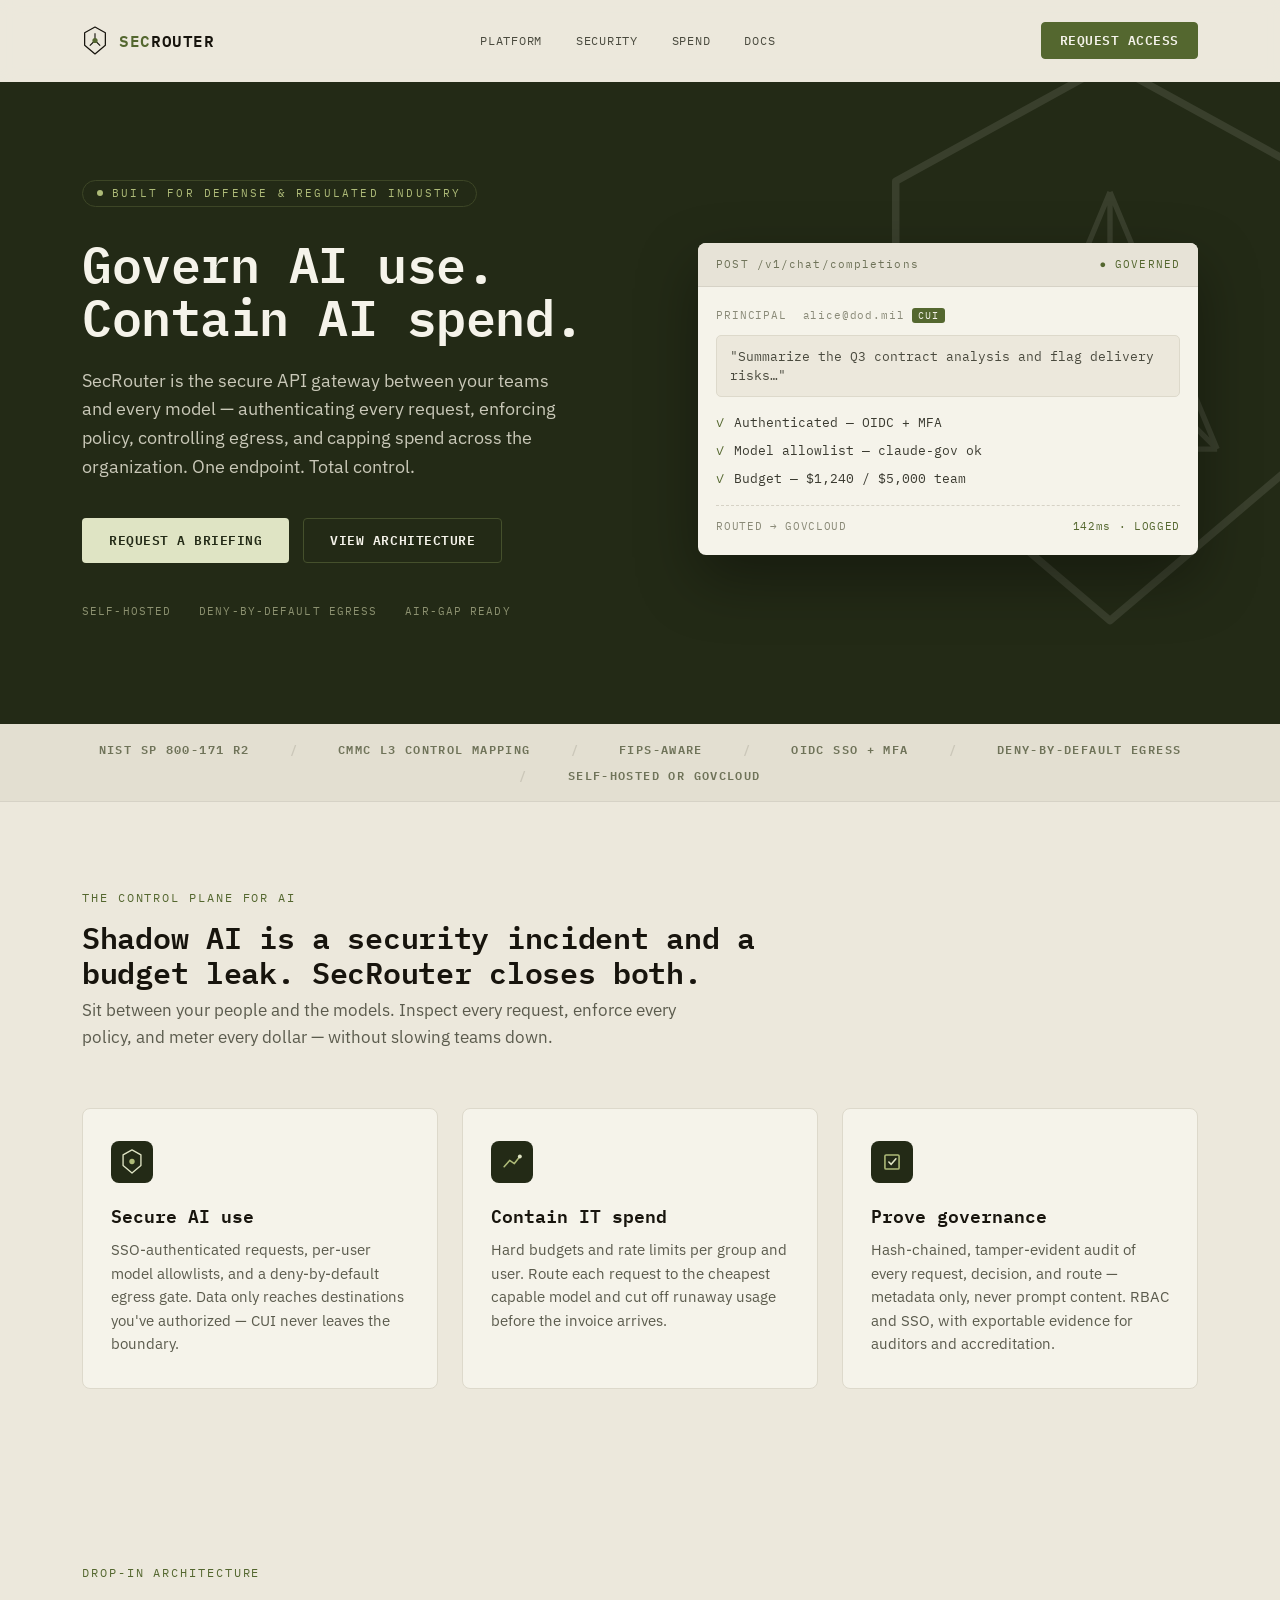
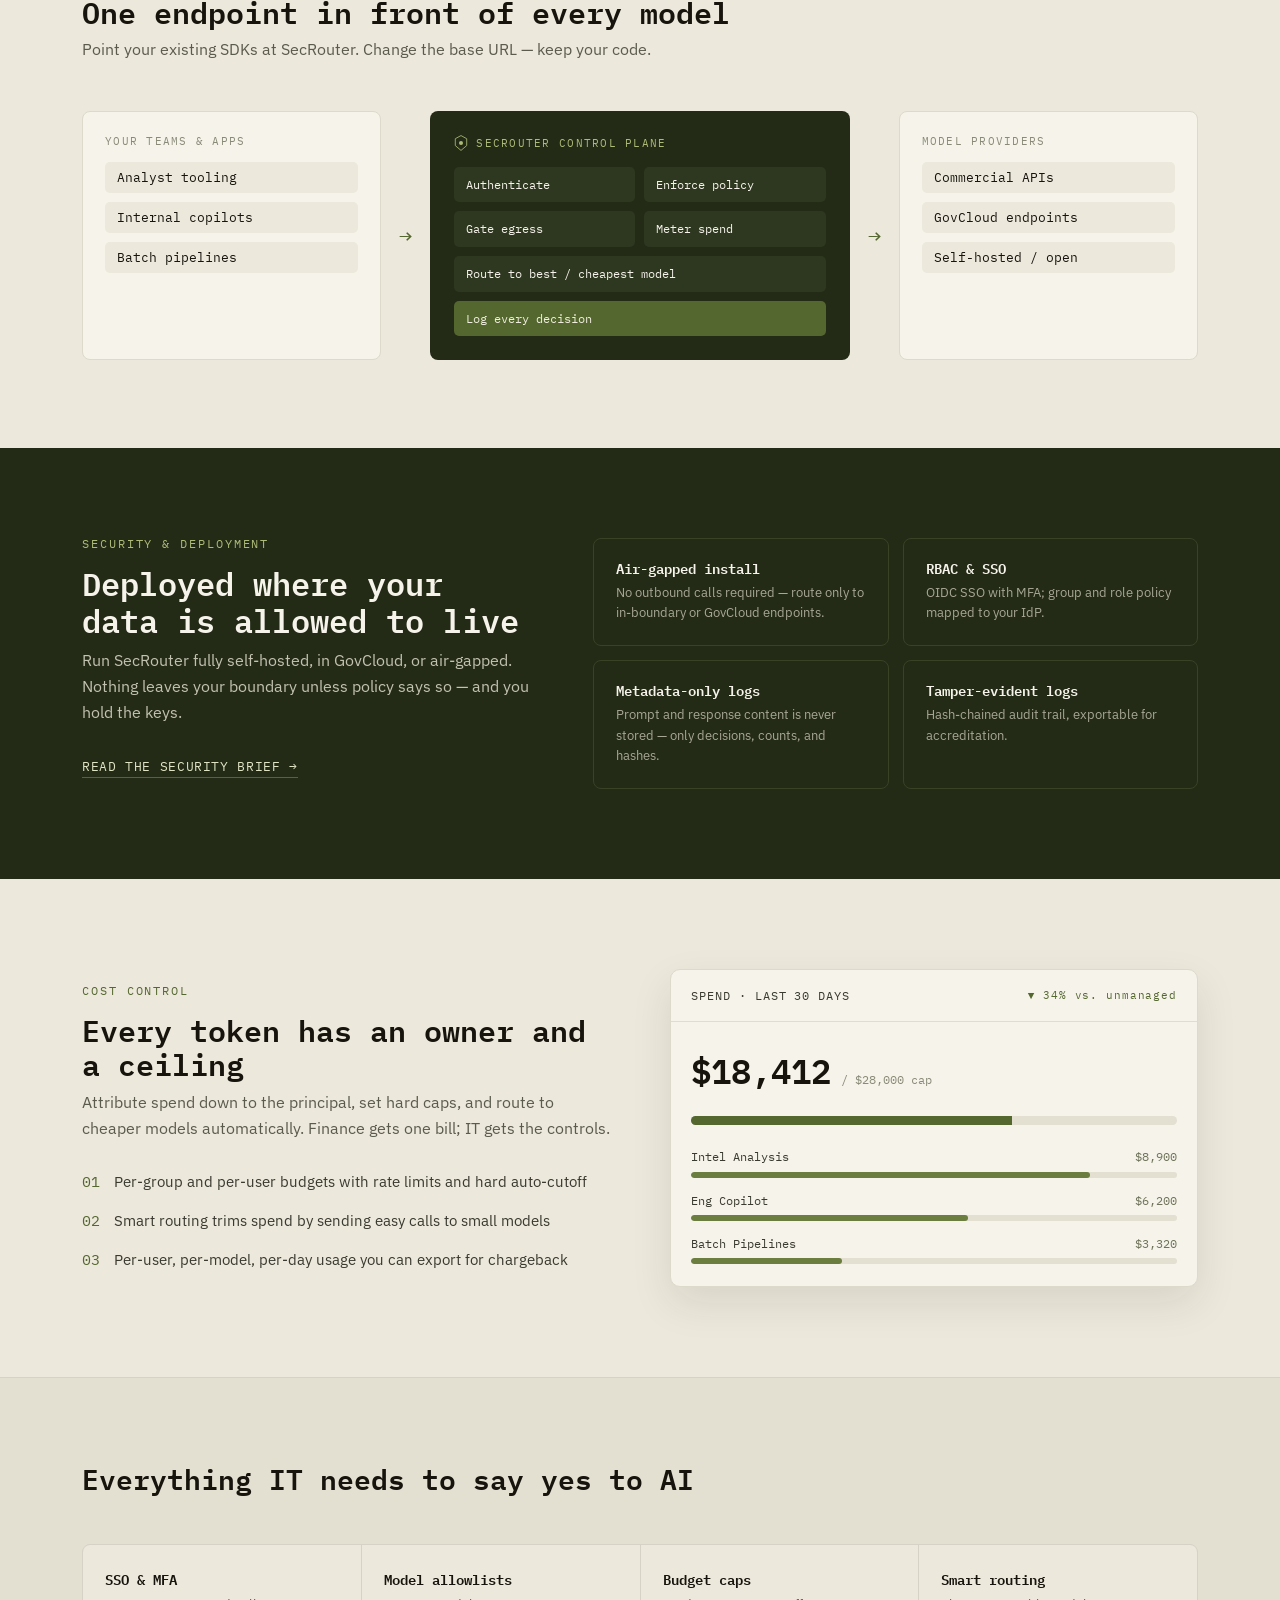
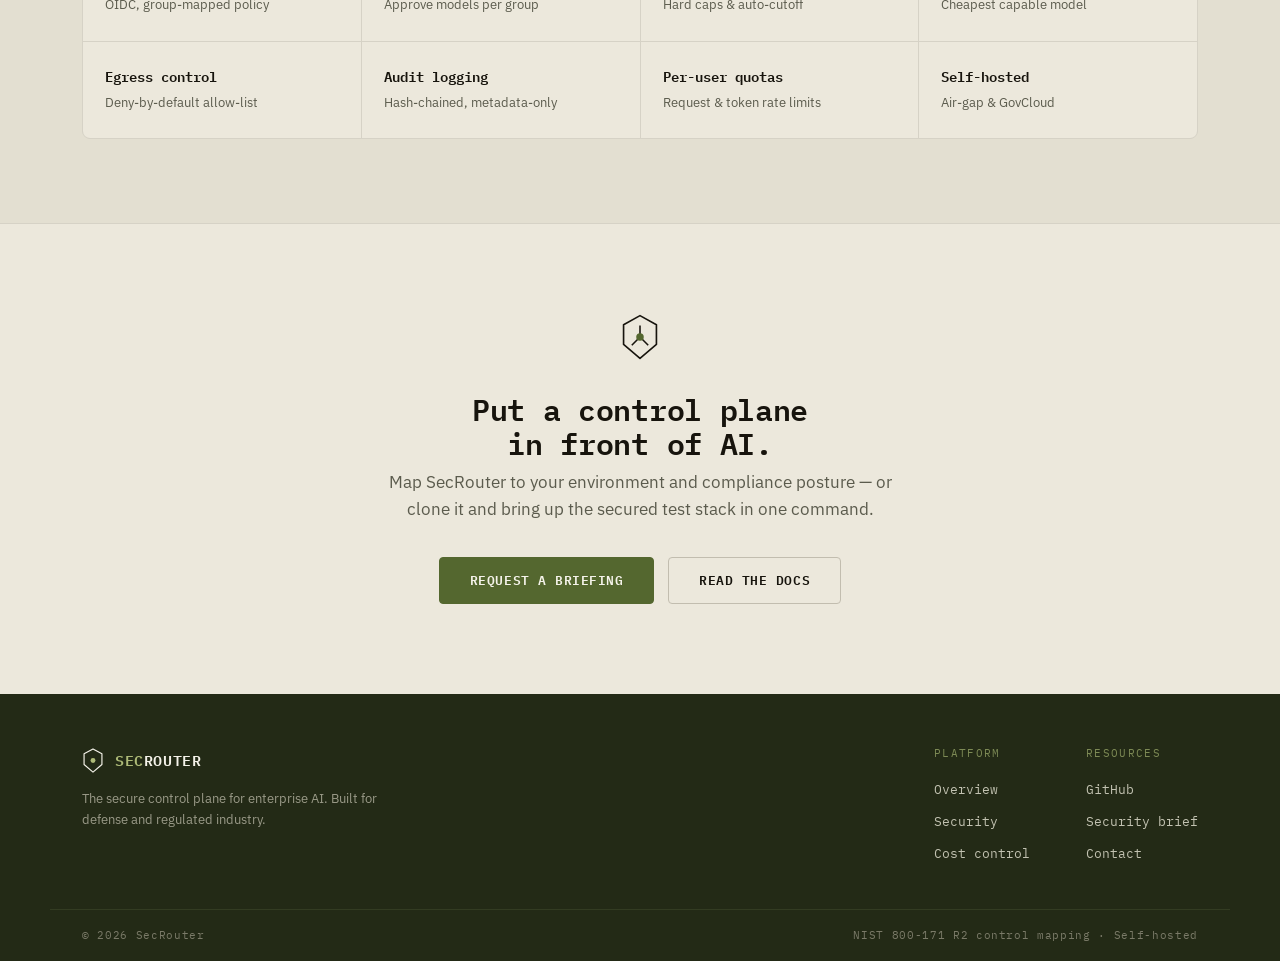
==== commit 2f4c21c2: "chore(site): update contact email to sales@secrouter.io Co-Authored-By: Claude Opus 4.8 <noreply@ant" ====
--- a/index.html
+++ b/index.html
@@ -258,7 +258,7 @@
         <h2 class="mono cta-h">Put a control plane<br />in front of AI.</h2>
         <p class="cta-p">Map SecRouter to your environment and compliance posture — or clone it and bring up the secured test stack in one command.</p>
         <div class="cta-actions">
-          <a class="btn btn-solid btn-lg" href="mailto:hello@secrouter.io?subject=SecRouter%20briefing">Request a briefing</a>
+          <a class="btn btn-solid btn-lg" href="mailto:sales@secrouter.io?subject=SecRouter%20briefing">Request a briefing</a>
           <a class="btn btn-outline btn-lg" href="https://github.com/spaceProbe/secrouter">Read the docs</a>
         </div>
       </div>
@@ -280,7 +280,7 @@
       </div>
       <nav class="footer-cols" aria-label="Footer">
         <div><h5>Platform</h5><a href="#platform">Overview</a><a href="#security">Security</a><a href="#spend">Cost control</a></div>
-        <div><h5>Resources</h5><a href="https://github.com/spaceProbe/secrouter">GitHub</a><a href="security.html">Security brief</a><a href="mailto:hello@secrouter.io">Contact</a></div>
+        <div><h5>Resources</h5><a href="https://github.com/spaceProbe/secrouter">GitHub</a><a href="security.html">Security brief</a><a href="mailto:sales@secrouter.io">Contact</a></div>
       </nav>
     </div>
     <div class="container footer-base">
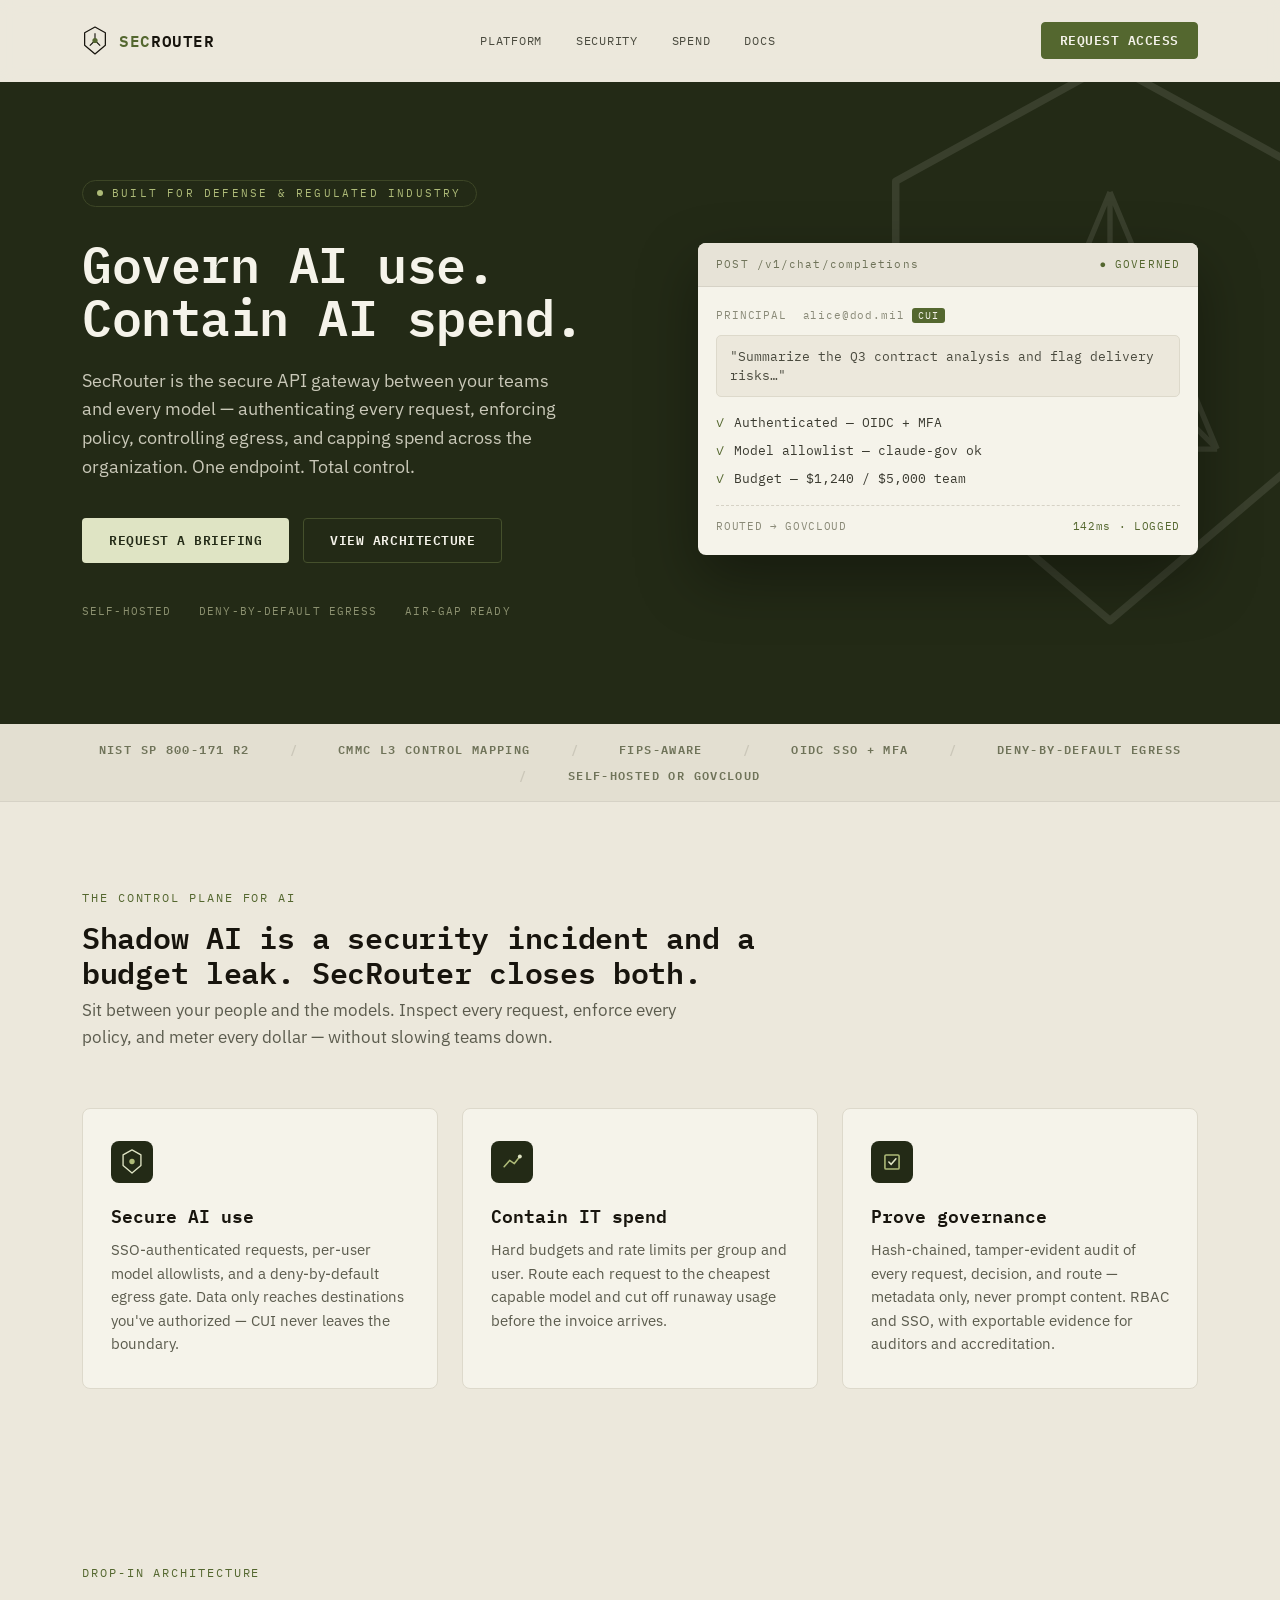
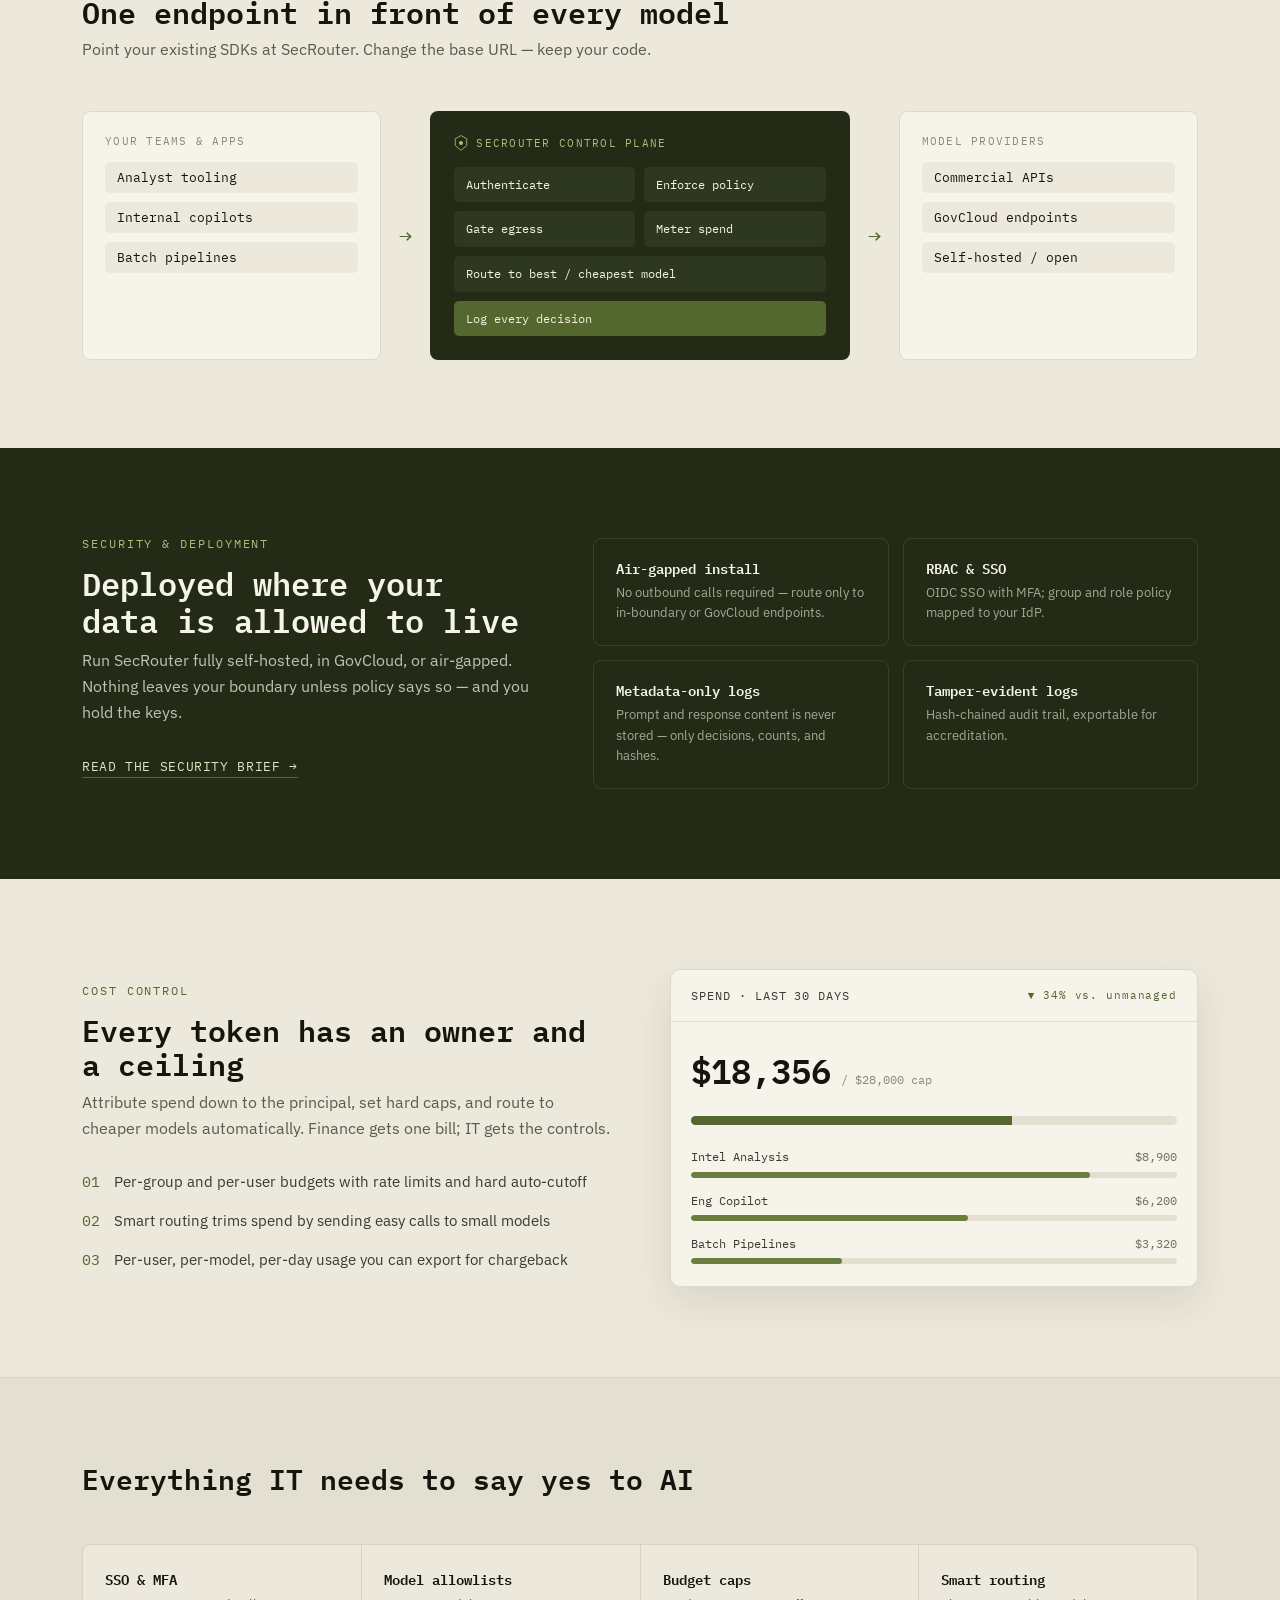
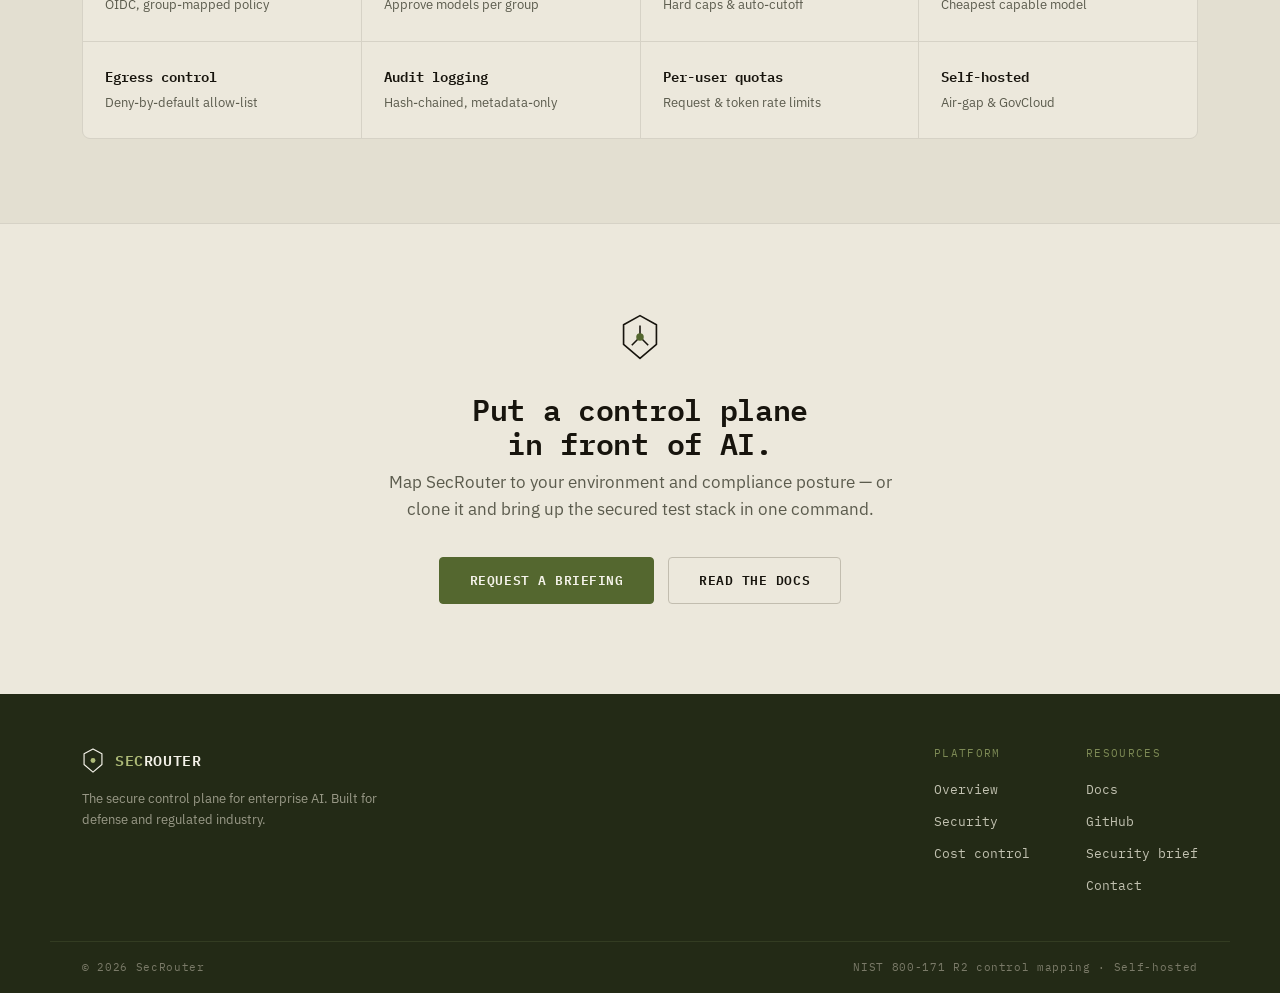
==== commit 87118939: "feat(docs): add Sphinx docs site (install + use); link from site - New Sphinx project under docs-src" ====
--- a/index.html
+++ b/index.html
@@ -64,7 +64,7 @@
         <a href="#platform">Platform</a>
         <a href="#security">Security</a>
         <a href="#spend">Spend</a>
-        <a href="#docs">Docs</a>
+        <a href="docs/index.html">Docs</a>
       </div>
       <a class="btn btn-solid nav-access" href="#cta">Request access</a>
       <button class="nav-toggle" aria-label="Toggle menu" aria-expanded="false"><span></span><span></span><span></span></button>
@@ -259,7 +259,7 @@
         <p class="cta-p">Map SecRouter to your environment and compliance posture — or clone it and bring up the secured test stack in one command.</p>
         <div class="cta-actions">
           <a class="btn btn-solid btn-lg" href="mailto:sales@secrouter.io?subject=SecRouter%20briefing">Request a briefing</a>
-          <a class="btn btn-outline btn-lg" href="https://github.com/spaceProbe/secrouter">Read the docs</a>
+          <a class="btn btn-outline btn-lg" href="docs/index.html">Read the docs</a>
         </div>
       </div>
     </section>
@@ -280,7 +280,7 @@
       </div>
       <nav class="footer-cols" aria-label="Footer">
         <div><h5>Platform</h5><a href="#platform">Overview</a><a href="#security">Security</a><a href="#spend">Cost control</a></div>
-        <div><h5>Resources</h5><a href="https://github.com/spaceProbe/secrouter">GitHub</a><a href="security.html">Security brief</a><a href="mailto:sales@secrouter.io">Contact</a></div>
+        <div><h5>Resources</h5><a href="docs/index.html">Docs</a><a href="https://github.com/spaceProbe/secrouter">GitHub</a><a href="security.html">Security brief</a><a href="mailto:sales@secrouter.io">Contact</a></div>
       </nav>
     </div>
     <div class="container footer-base">
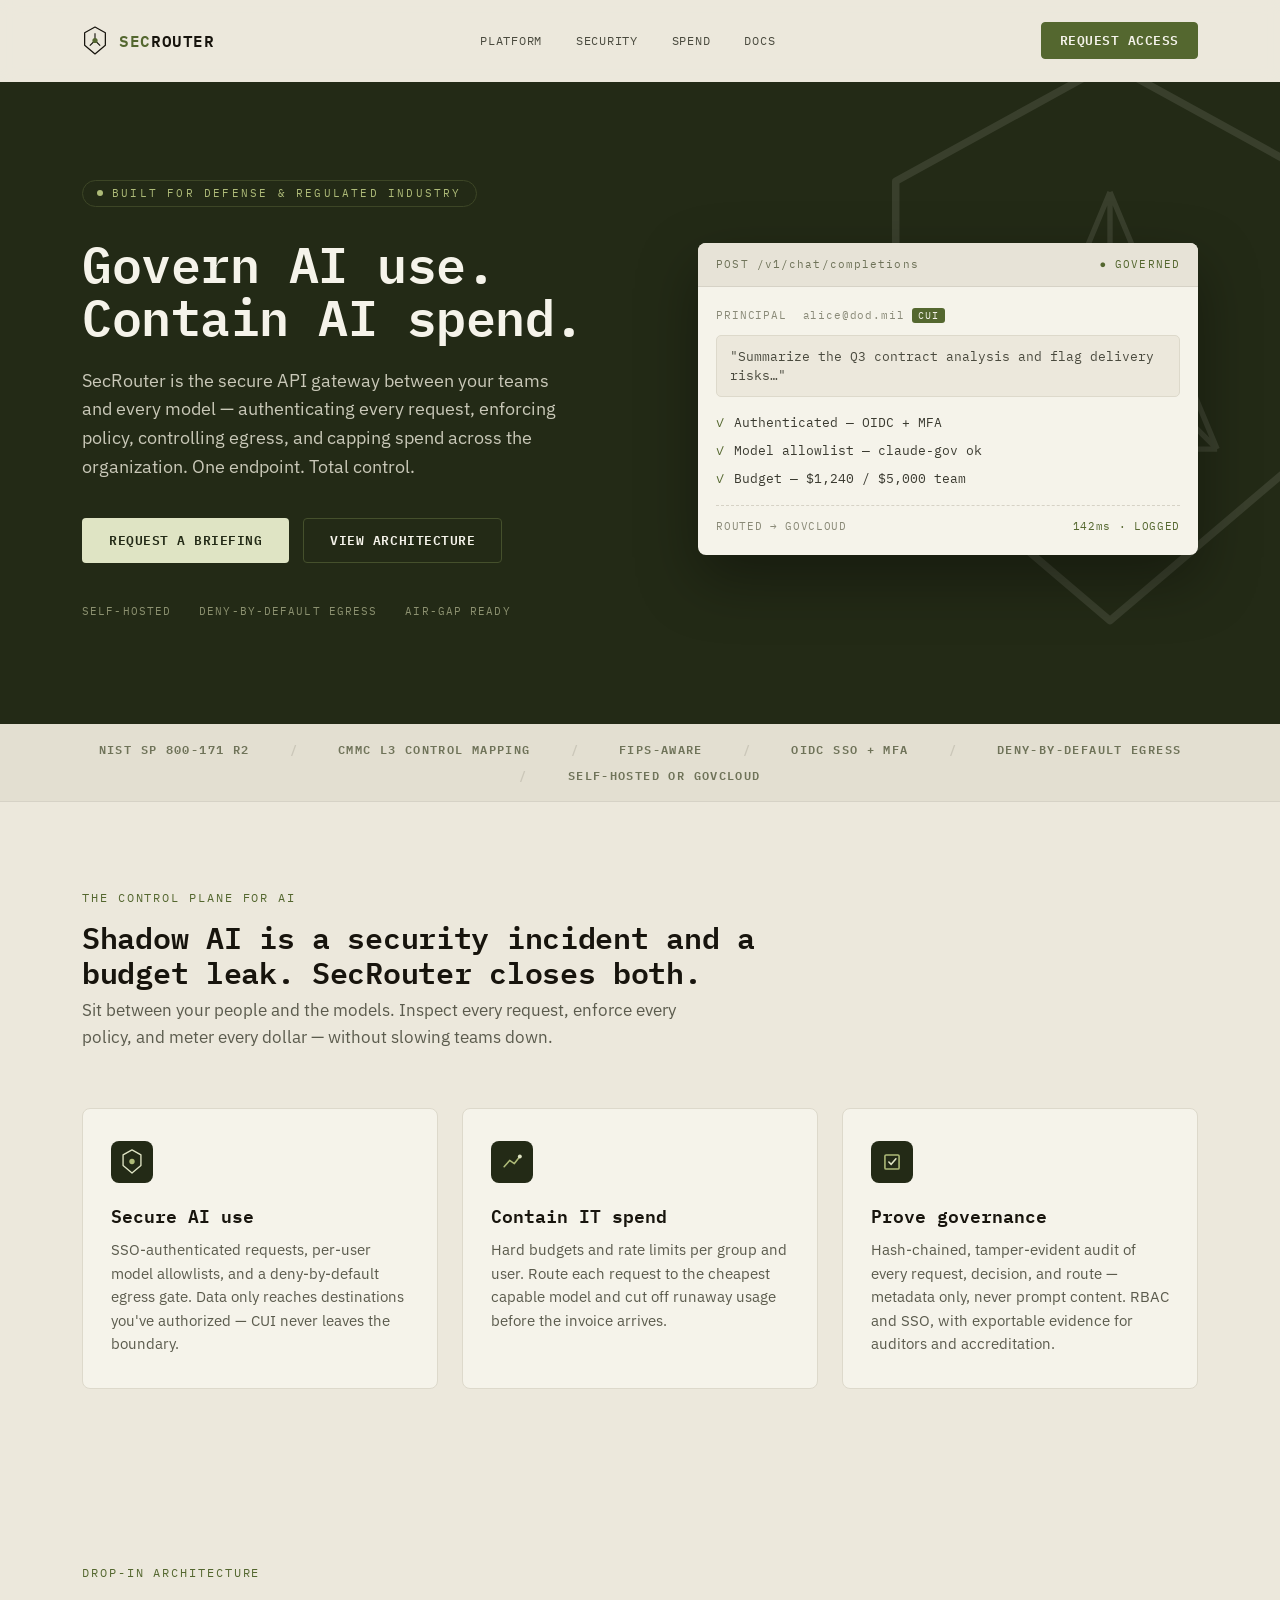
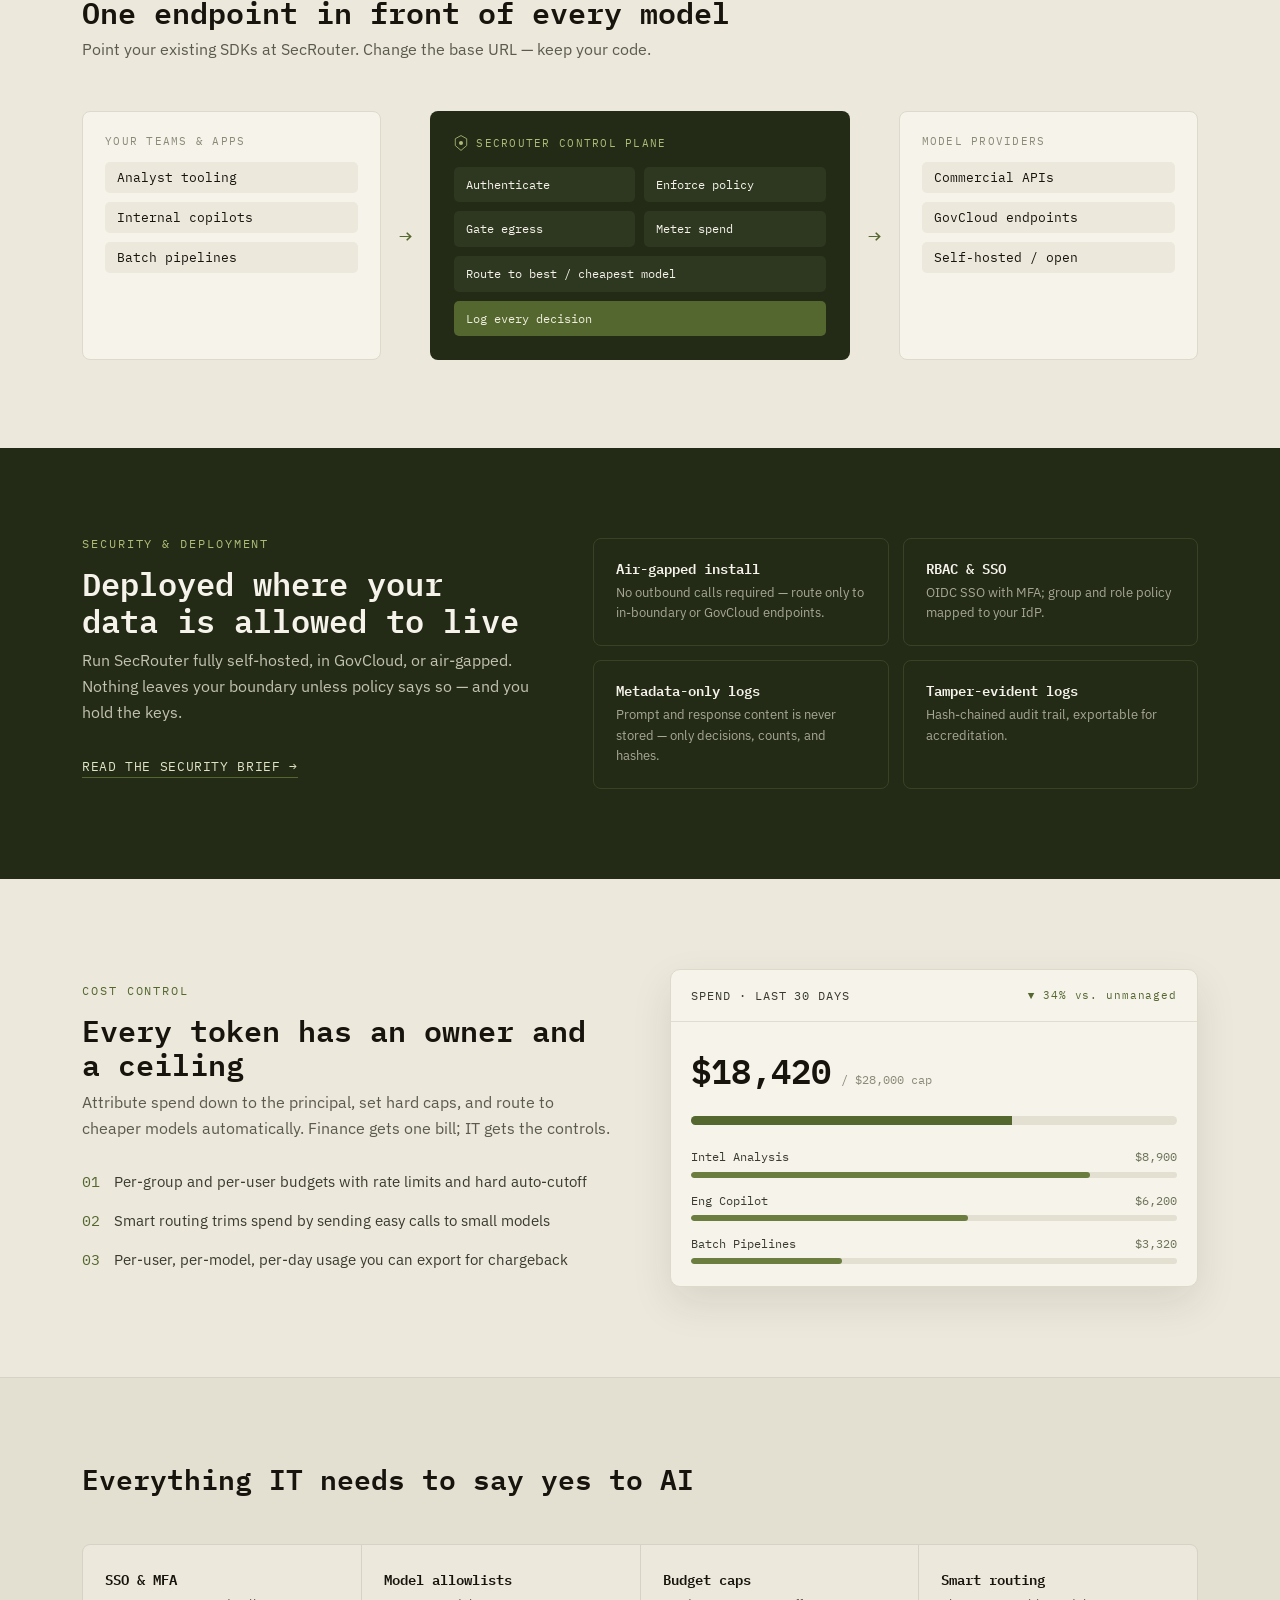
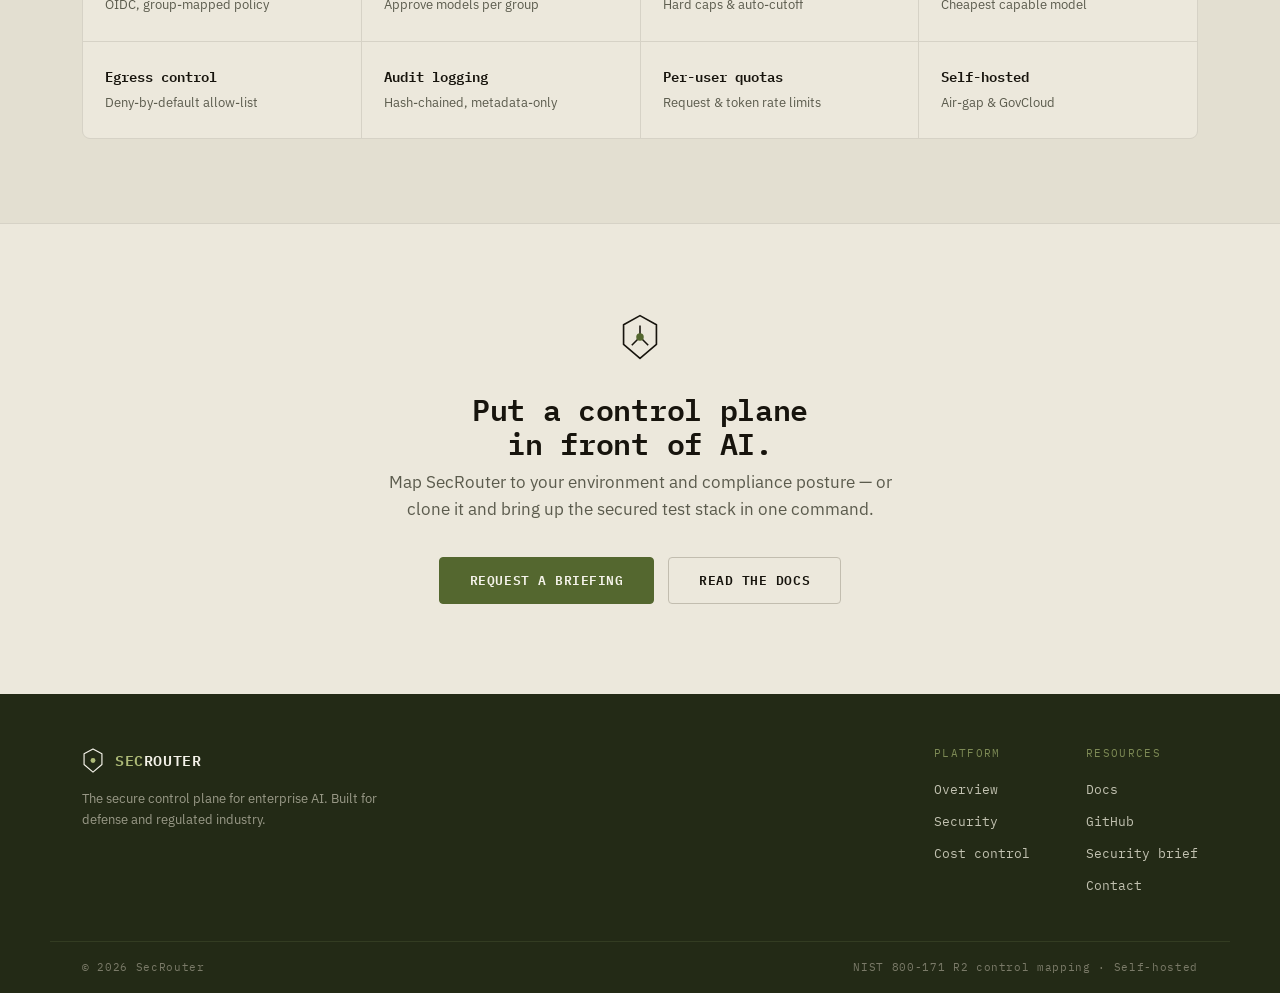
==== commit d9cd0c58: "chore: point repo URL at git.secrouter.io; use secrouter.example.url in docs - Repo links (site foot" ====
--- a/index.html
+++ b/index.html
@@ -280,7 +280,7 @@
       </div>
       <nav class="footer-cols" aria-label="Footer">
         <div><h5>Platform</h5><a href="#platform">Overview</a><a href="#security">Security</a><a href="#spend">Cost control</a></div>
-        <div><h5>Resources</h5><a href="docs/index.html">Docs</a><a href="https://github.com/spaceProbe/secrouter">GitHub</a><a href="security.html">Security brief</a><a href="mailto:sales@secrouter.io">Contact</a></div>
+        <div><h5>Resources</h5><a href="docs/index.html">Docs</a><a href="https://git.secrouter.io/spaceProbe/secrouter">GitHub</a><a href="security.html">Security brief</a><a href="mailto:sales@secrouter.io">Contact</a></div>
       </nav>
     </div>
     <div class="container footer-base">
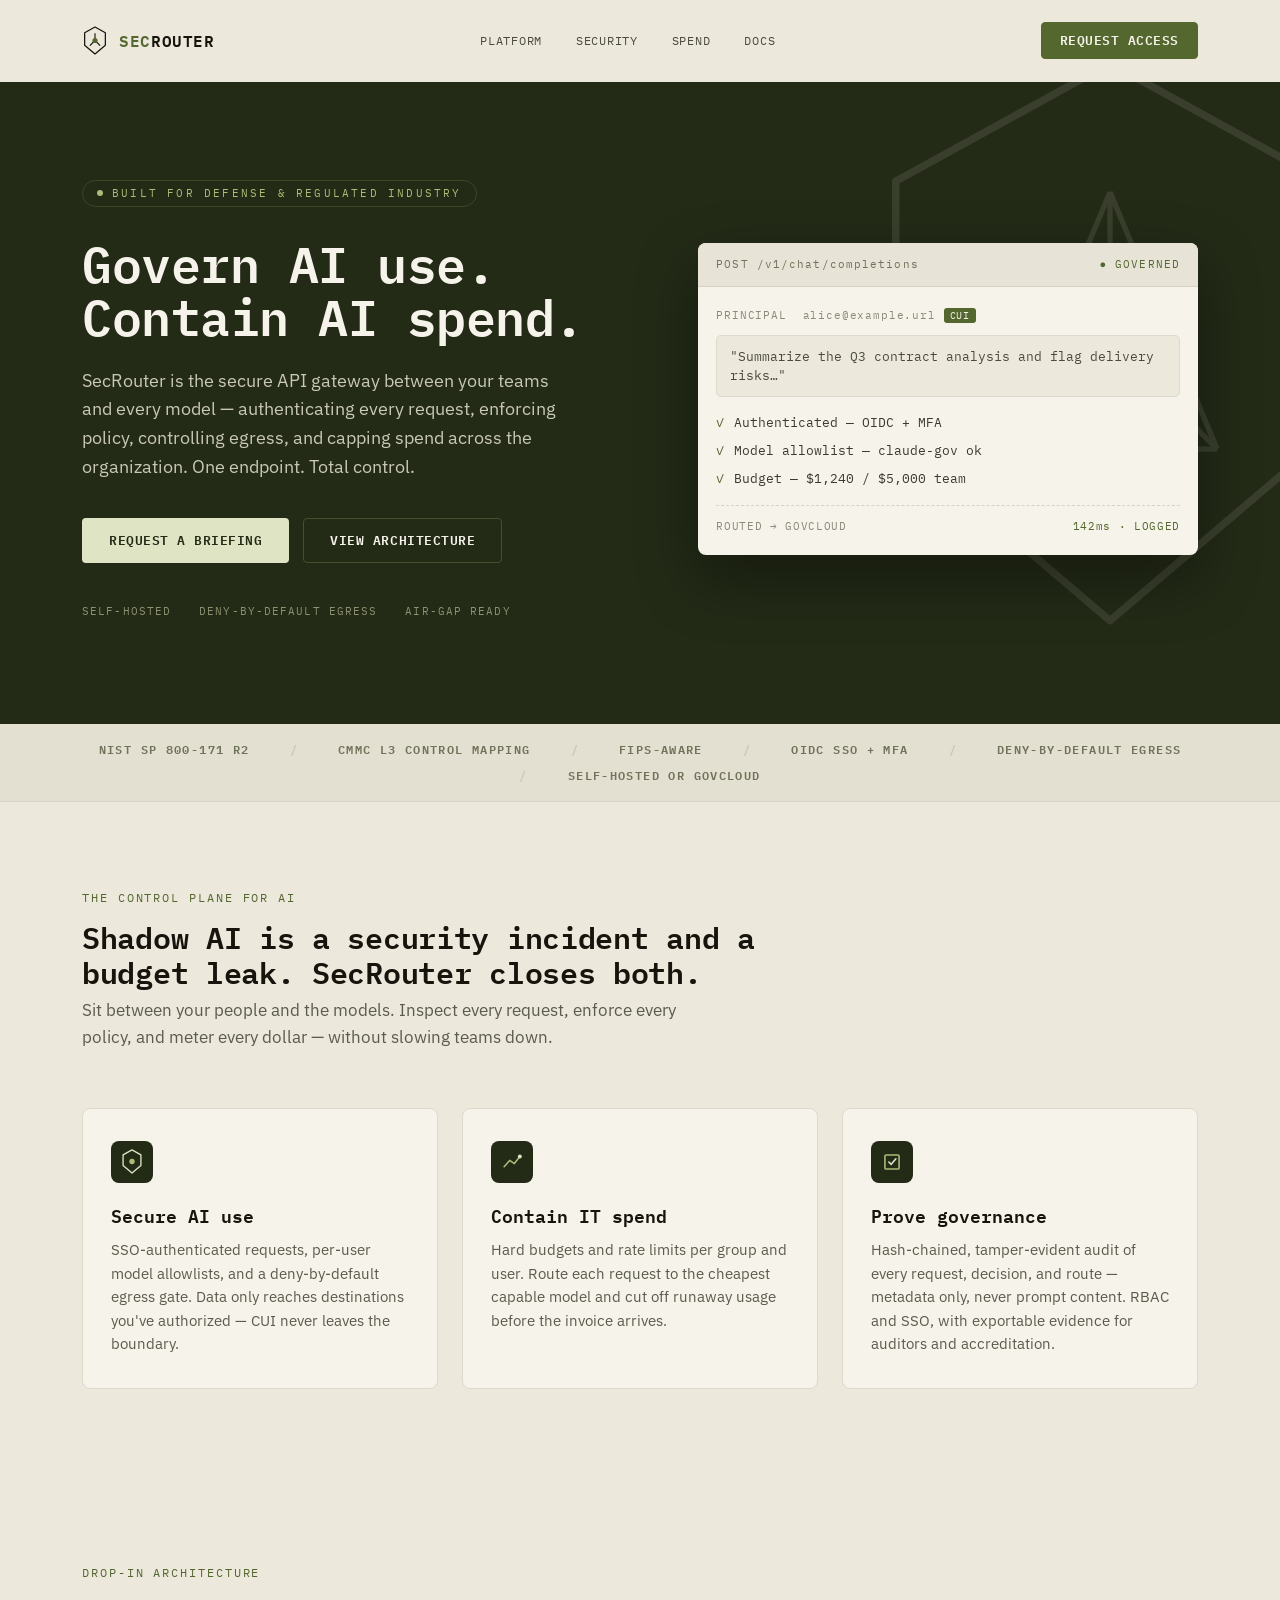
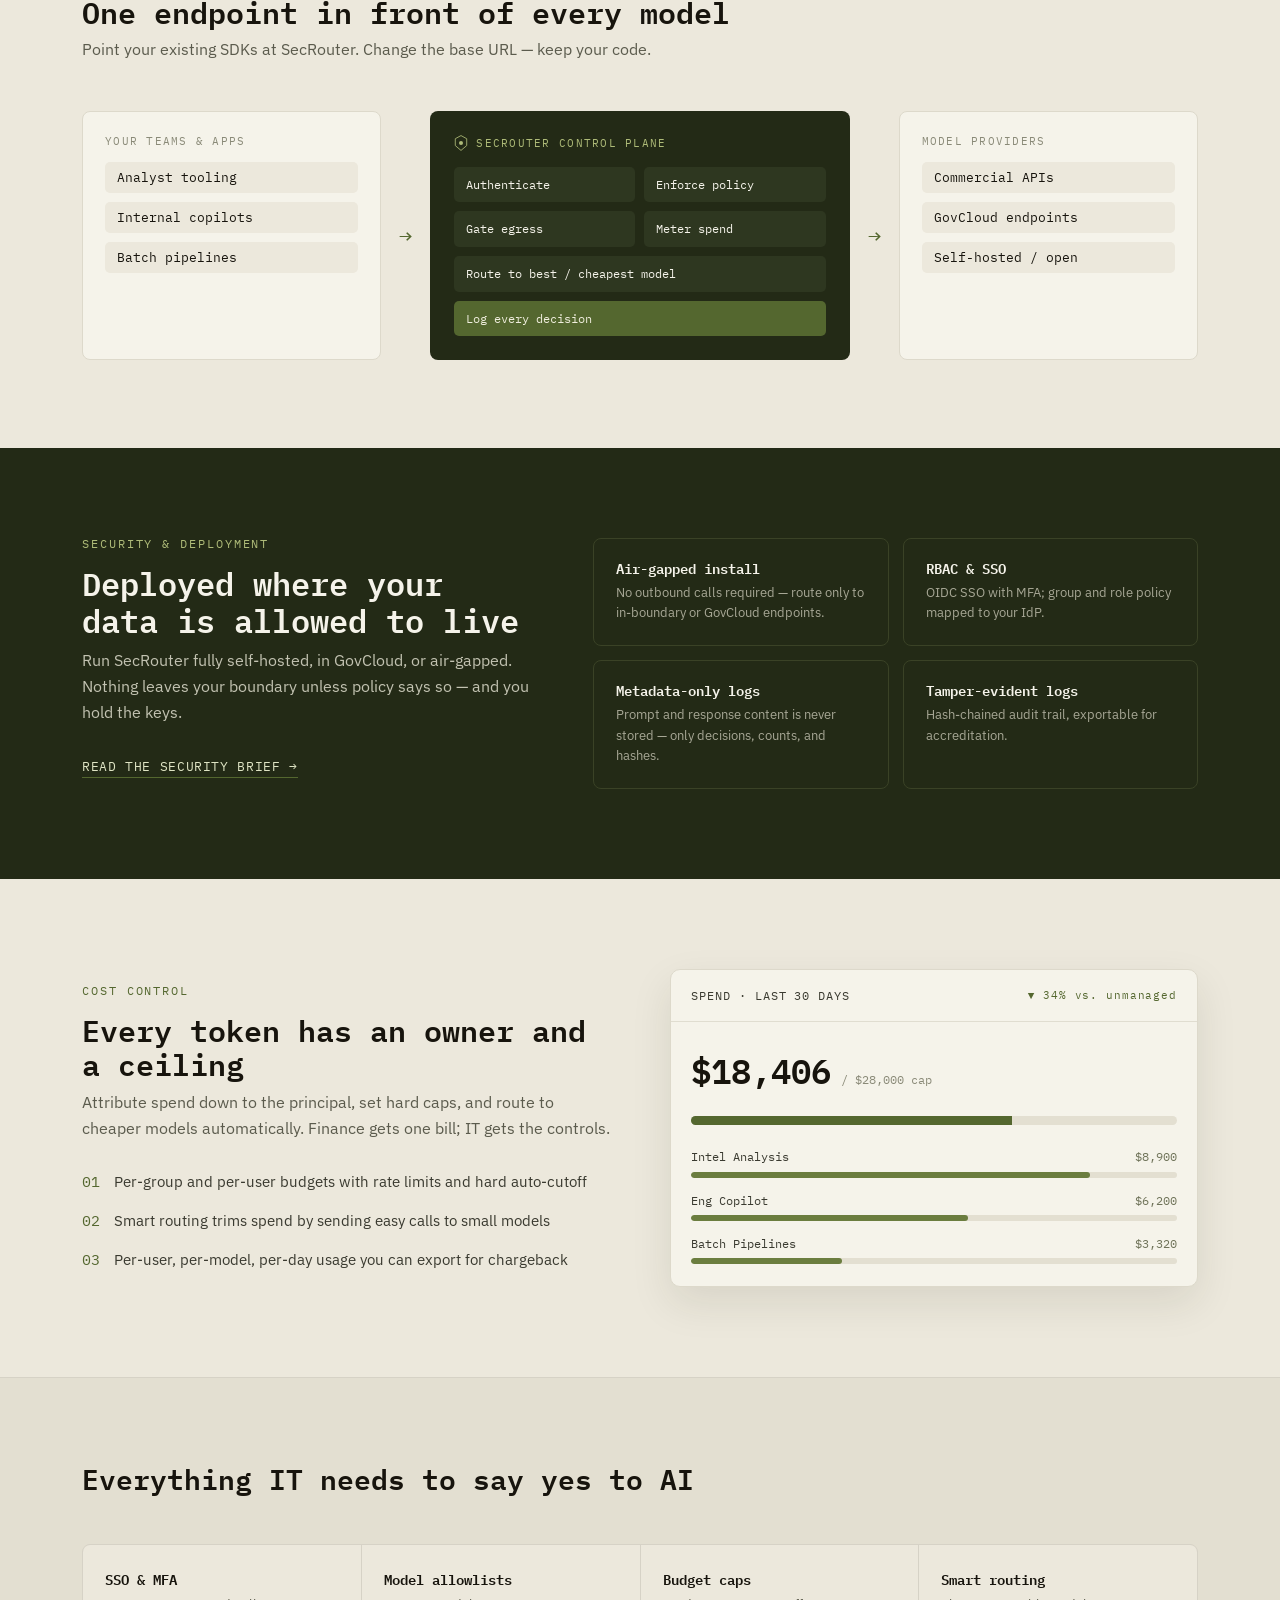
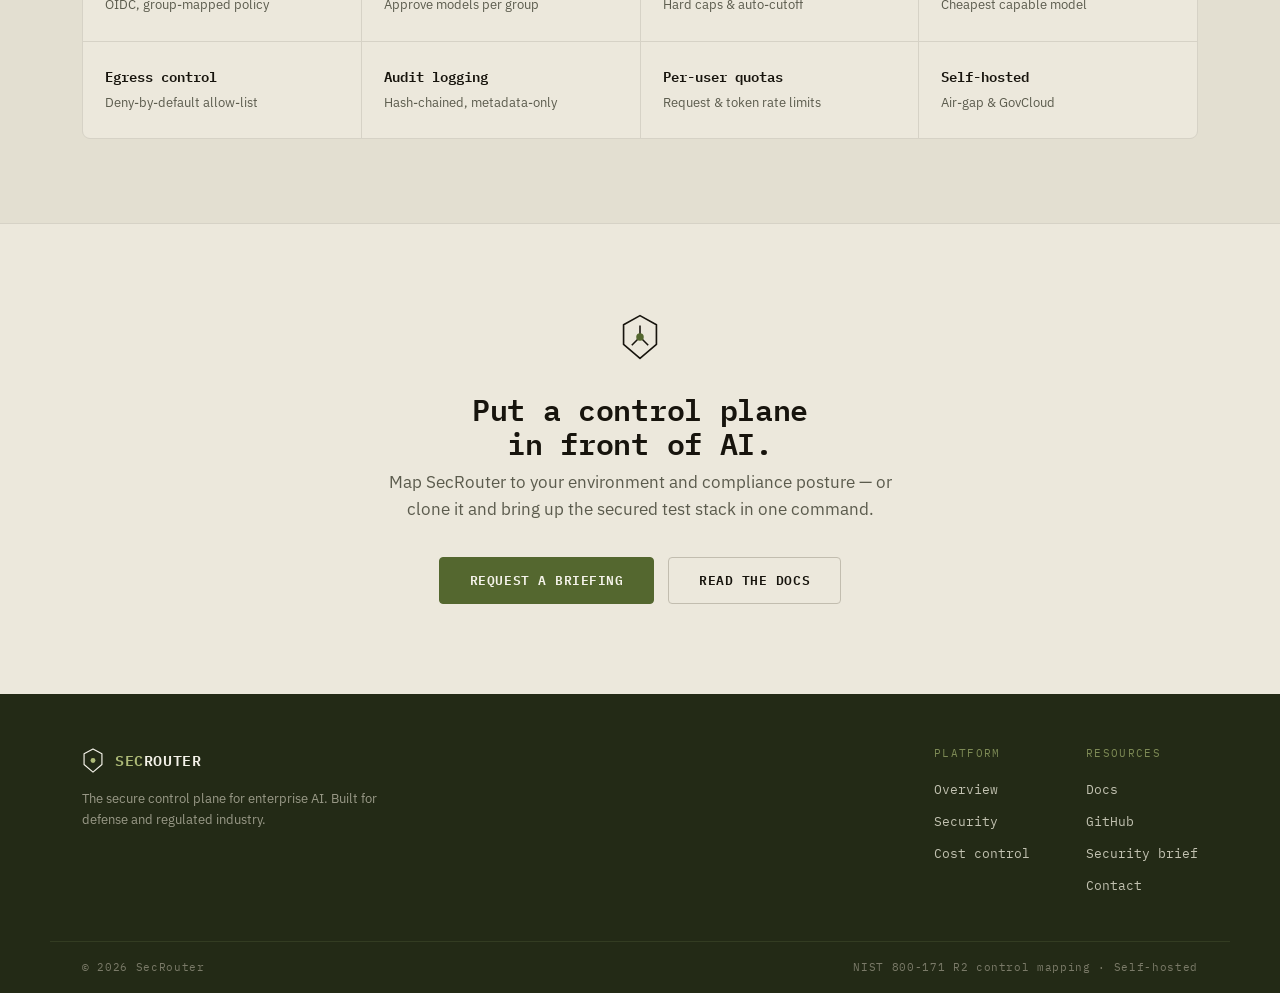
==== commit 9a02d289: "chore: genericize remaining placeholder hosts to .url idp.example.mil -> idp.example.url, llm.intern" ====
--- a/index.html
+++ b/index.html
@@ -100,7 +100,7 @@
             <span class="req-ok">● GOVERNED</span>
           </div>
           <div class="req-body">
-            <div class="req-principal">PRINCIPAL&nbsp; alice@dod.mil <em class="tag">CUI</em></div>
+            <div class="req-principal">PRINCIPAL&nbsp; alice@example.url <em class="tag">CUI</em></div>
             <div class="req-prompt">"Summarize the Q3 contract analysis and flag delivery risks…"</div>
             <div class="req-checks">
               <div><span class="ck">✓</span> Authenticated — OIDC + MFA</div>
